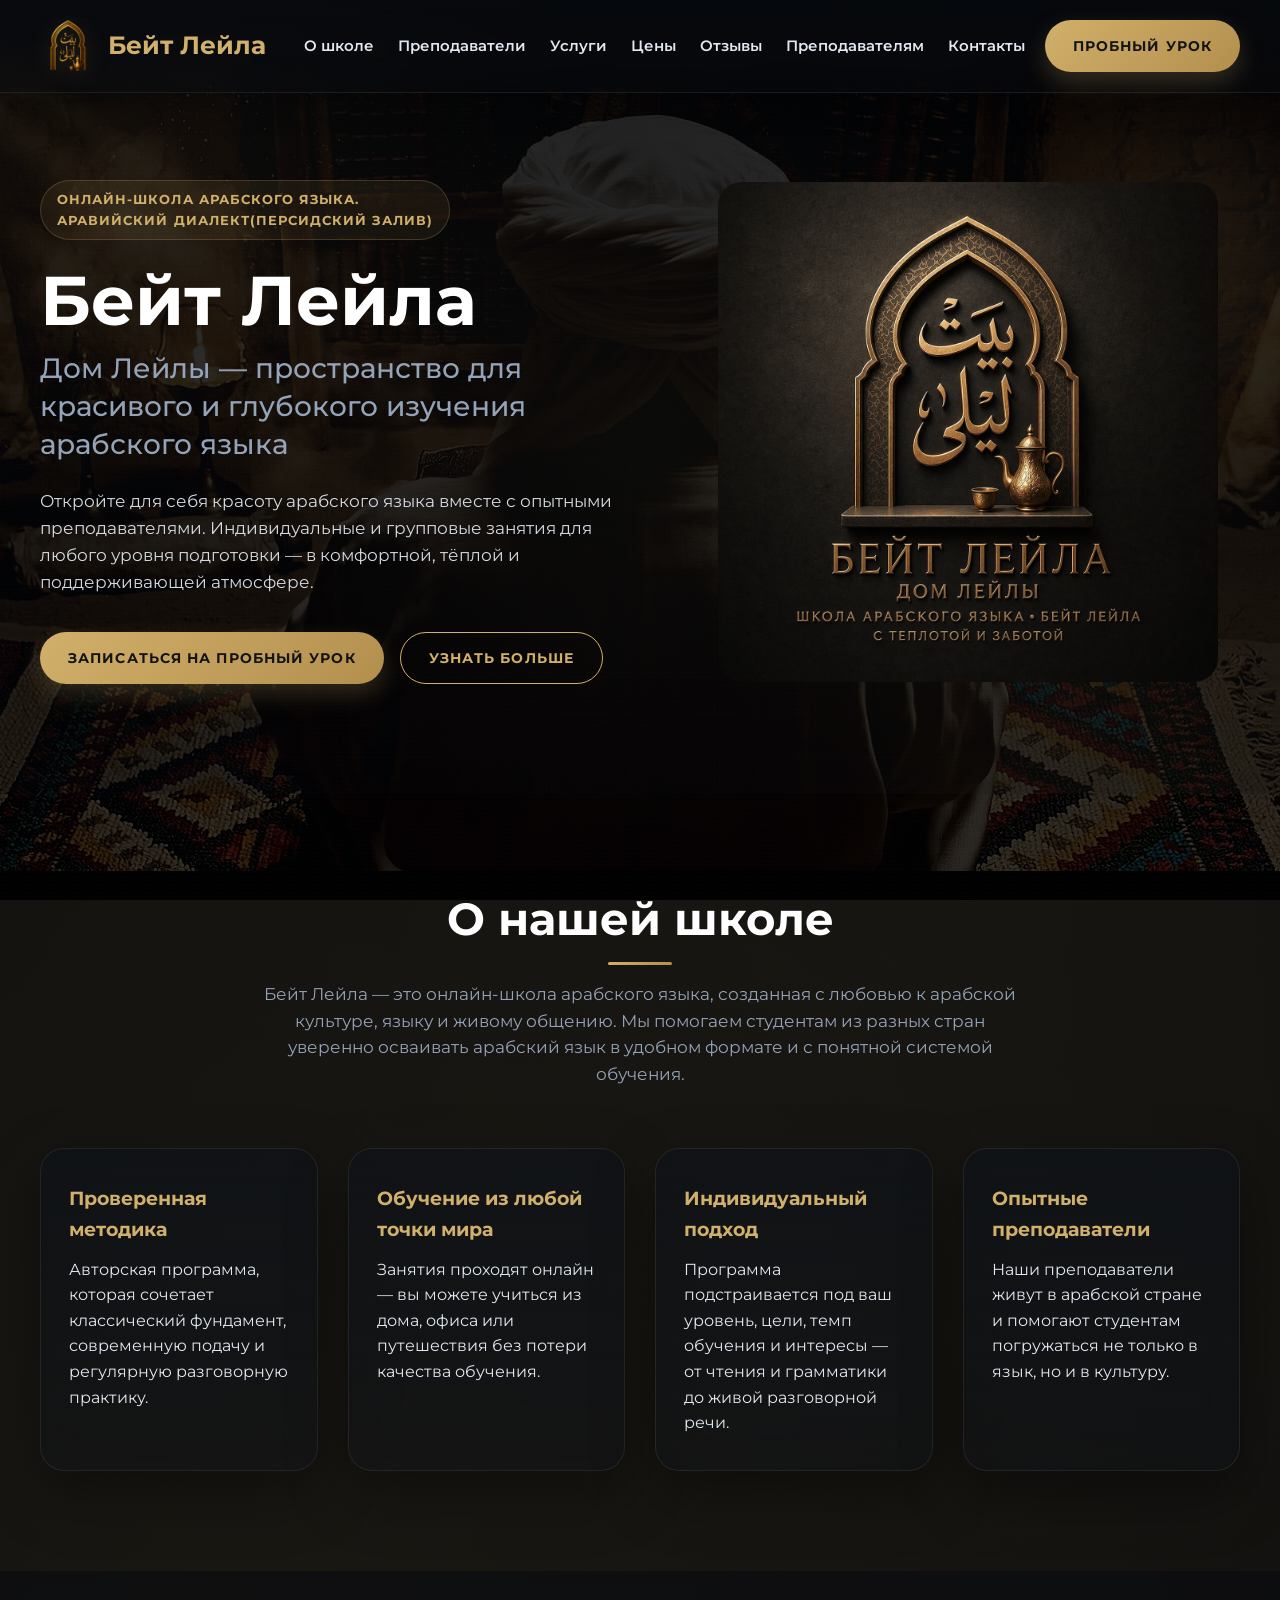
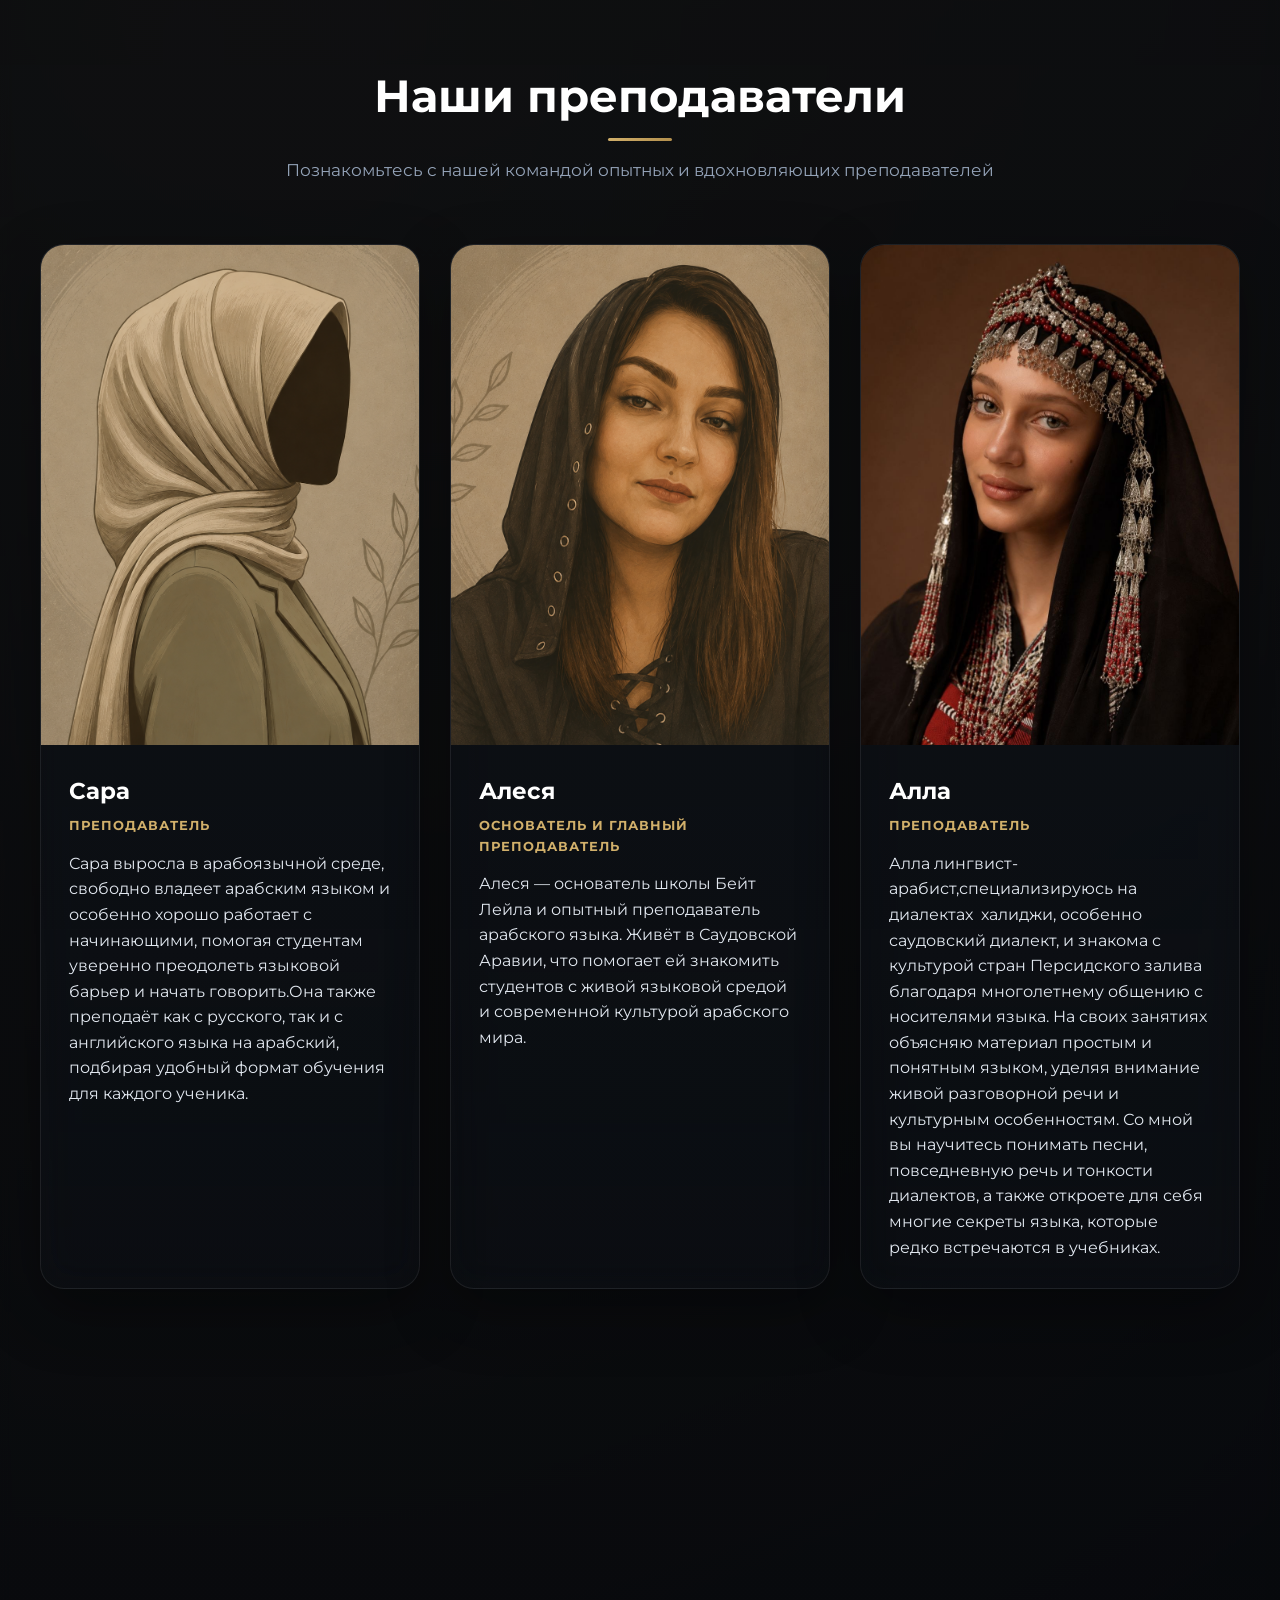
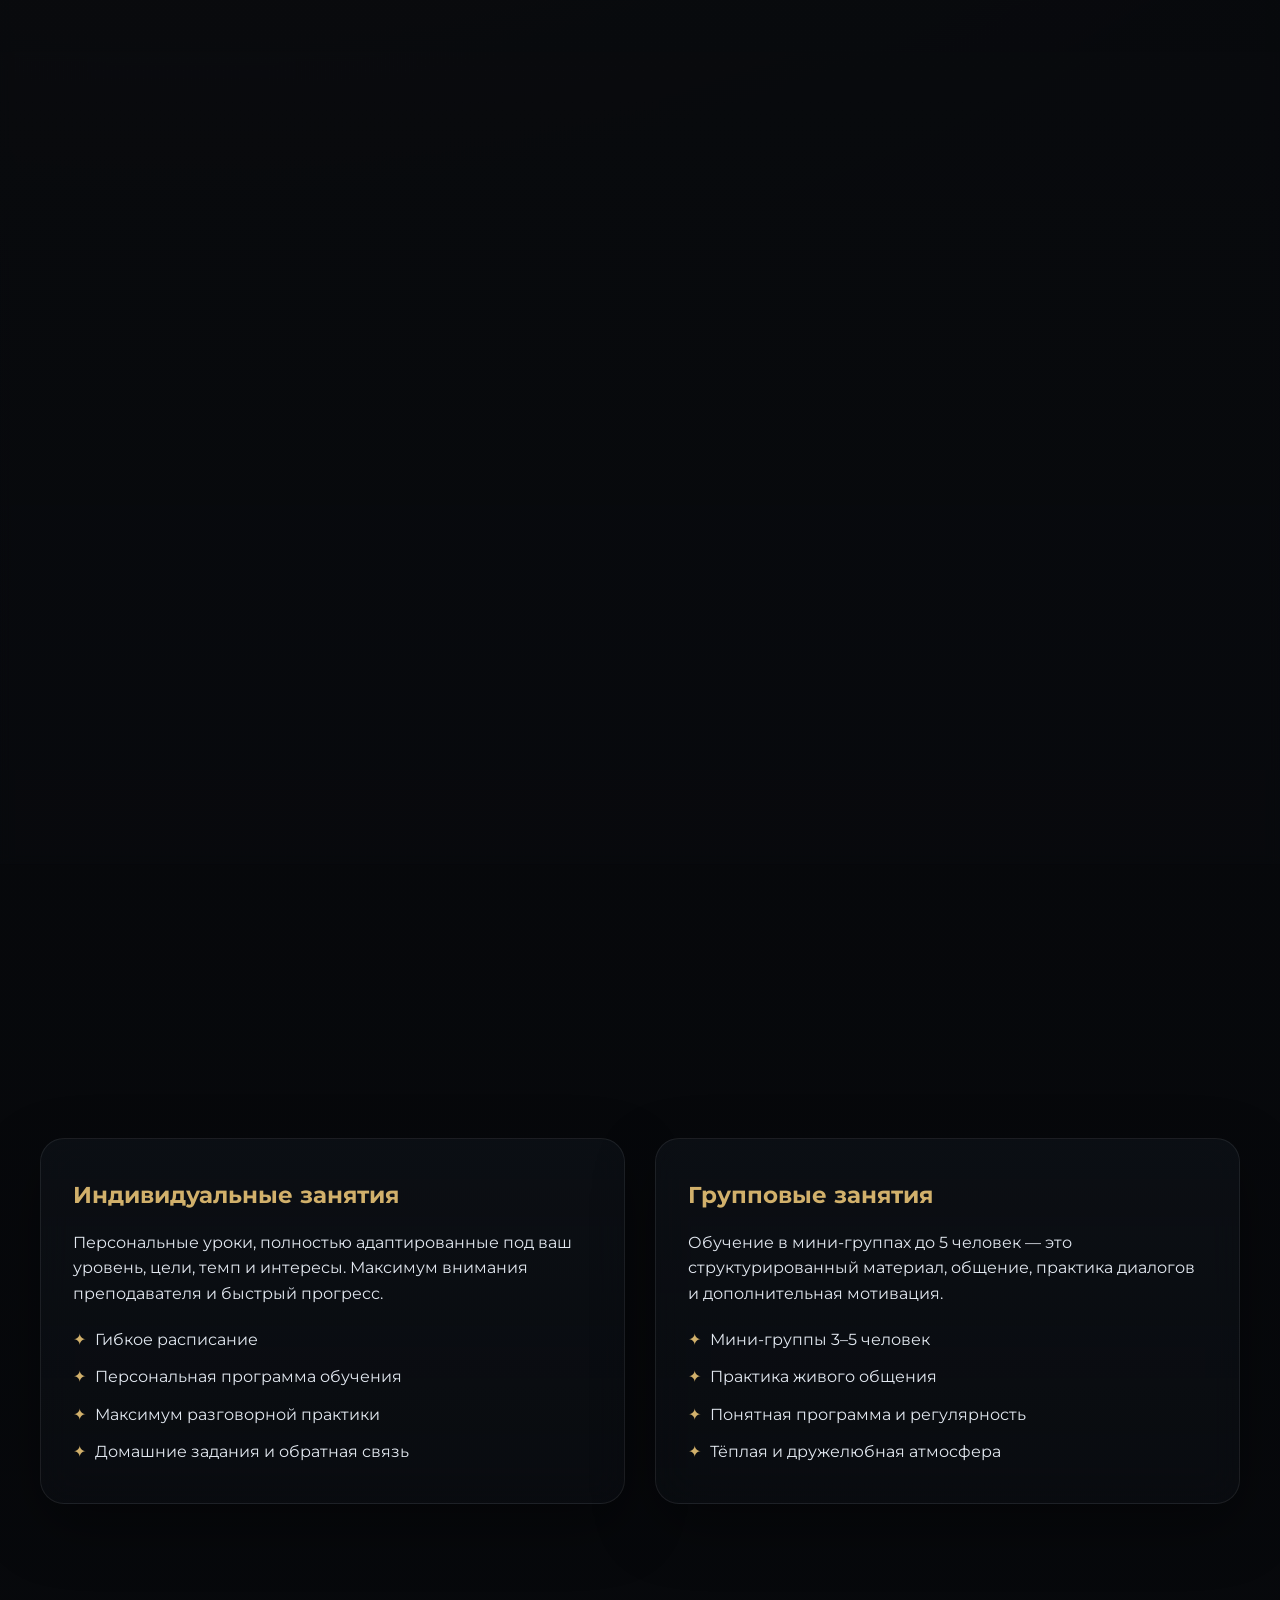
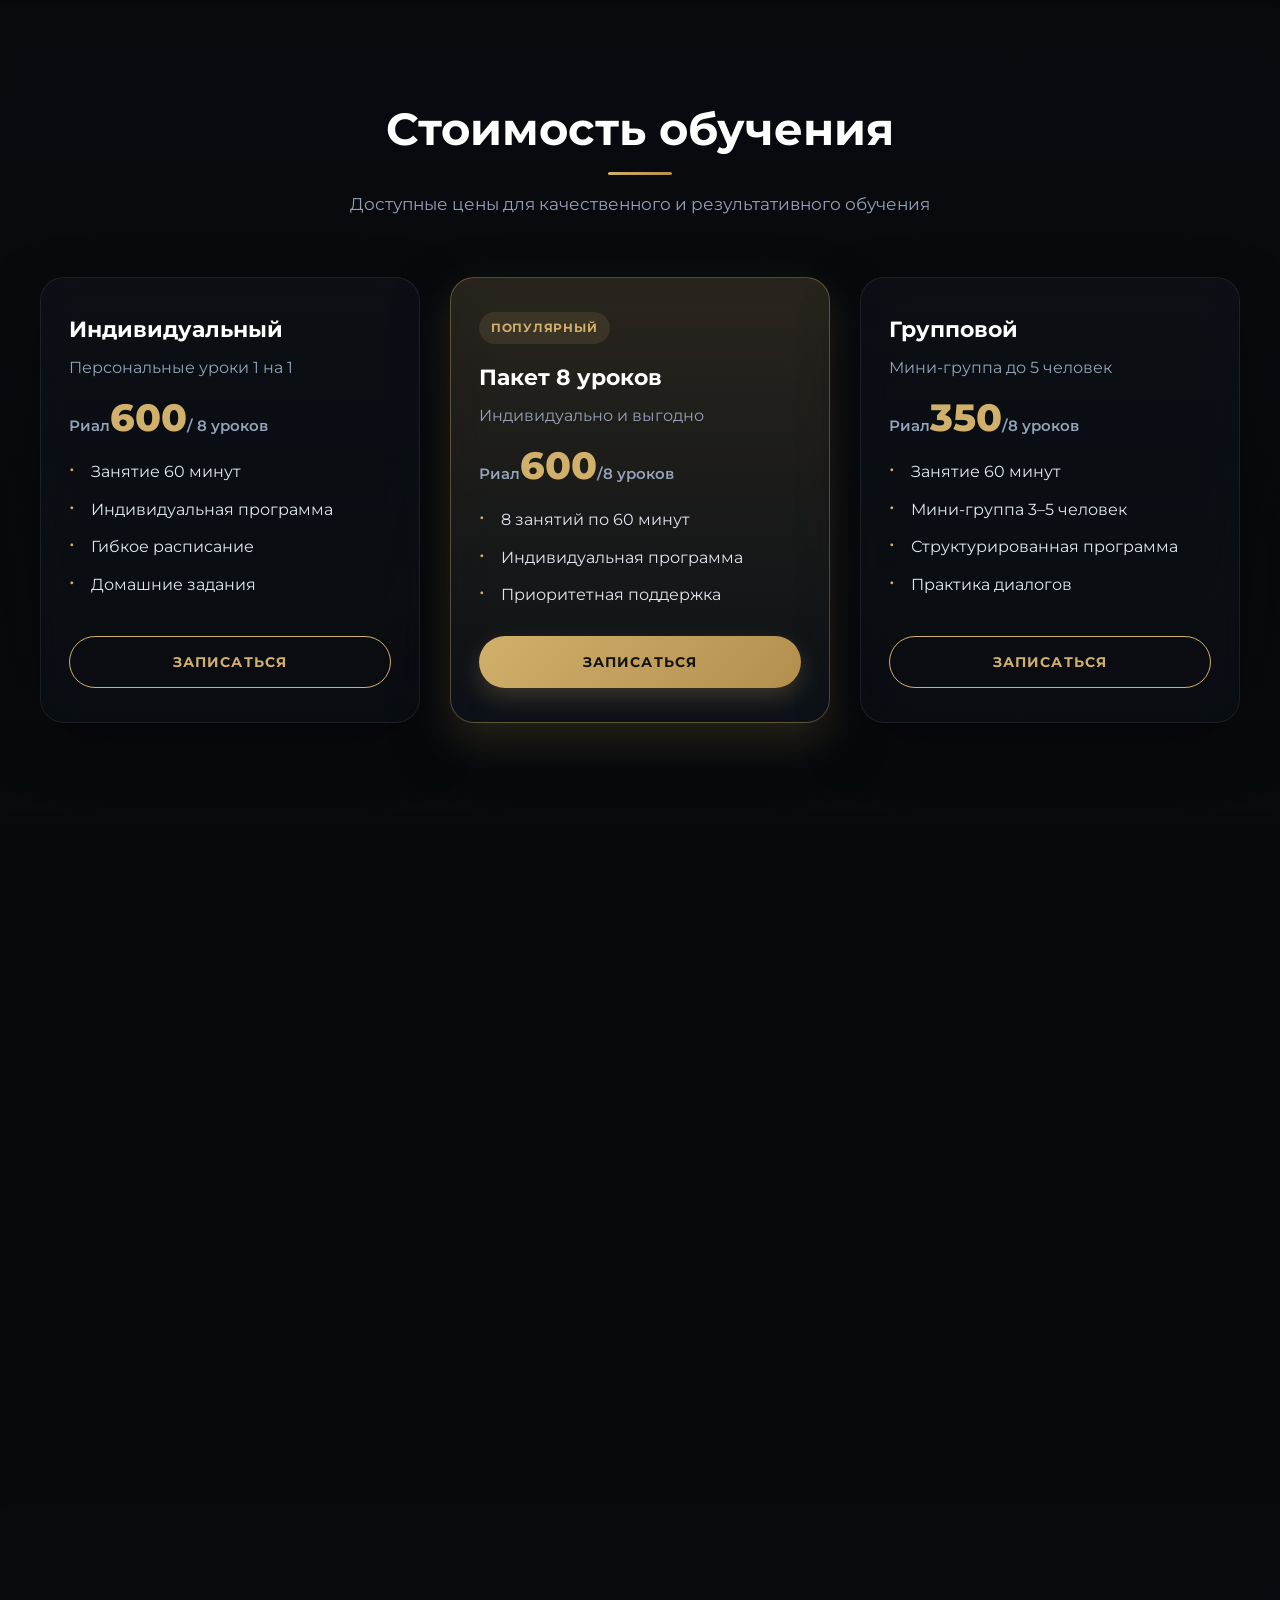
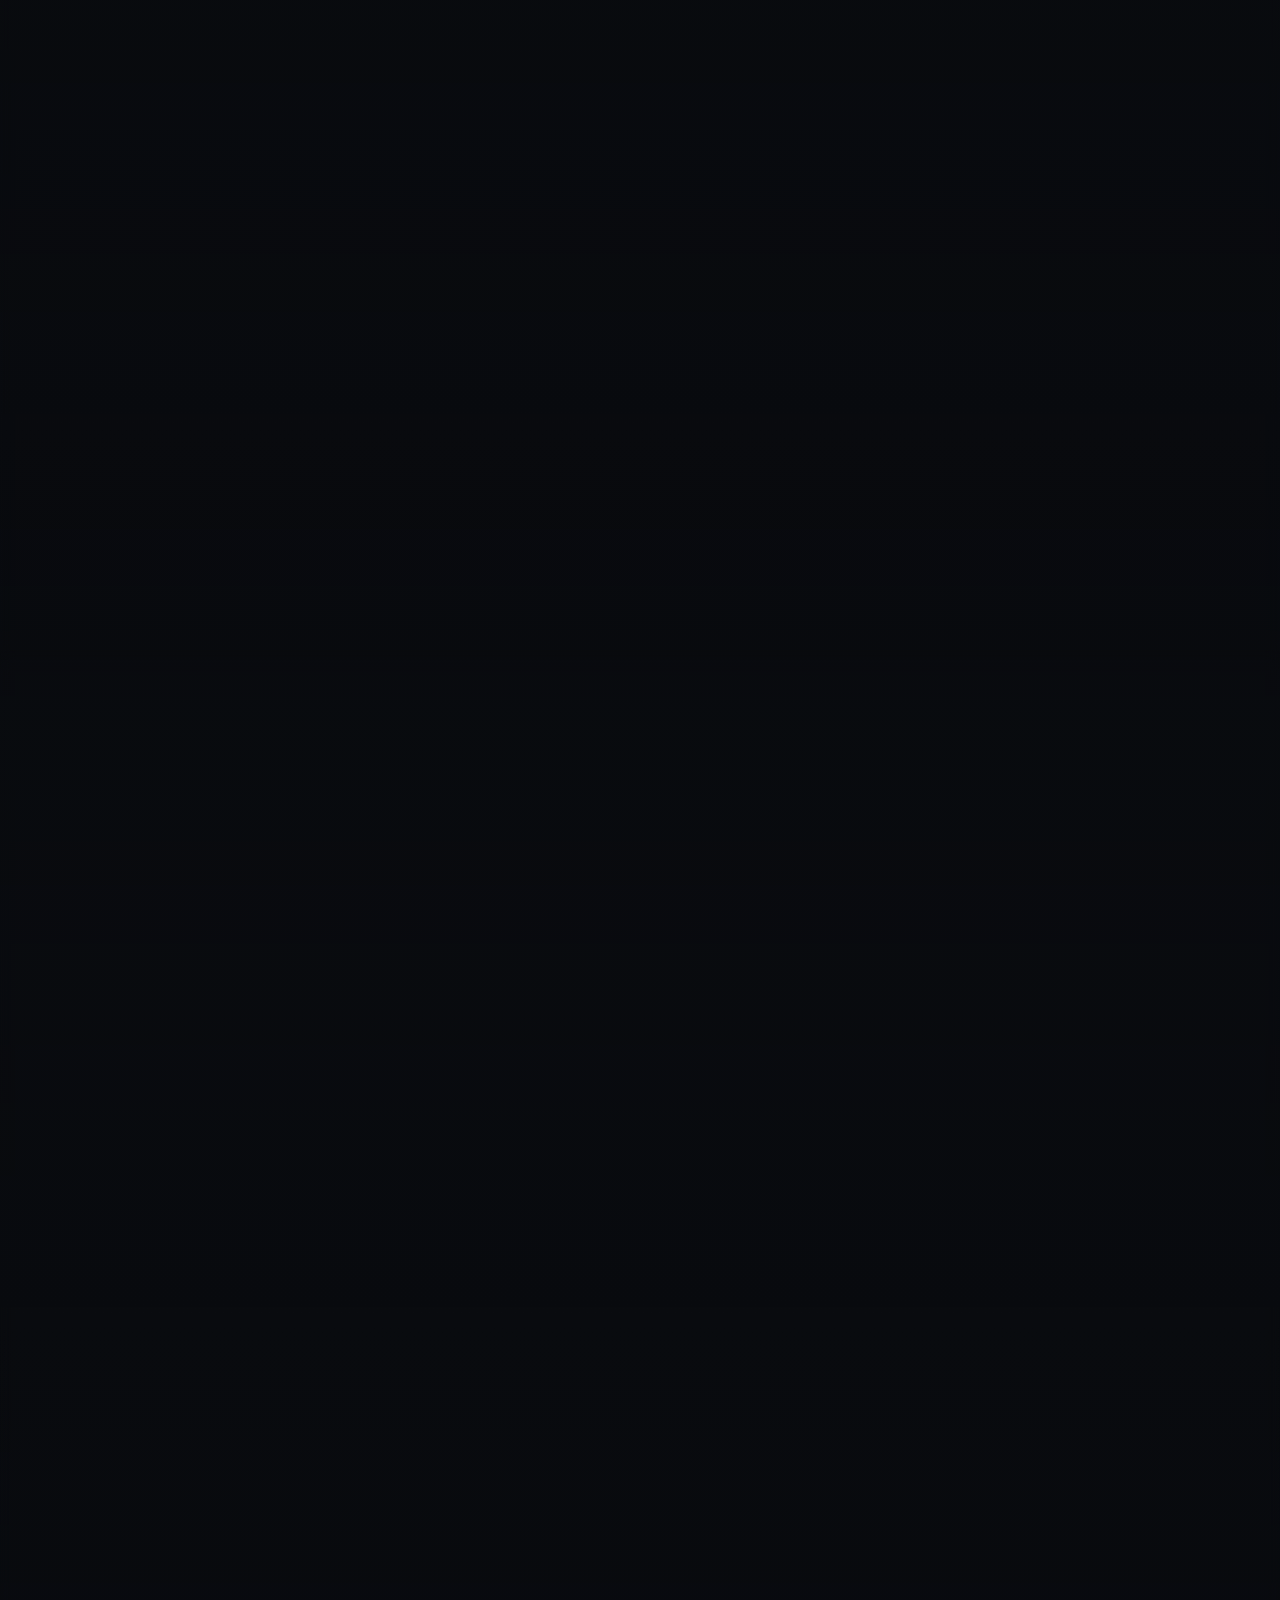
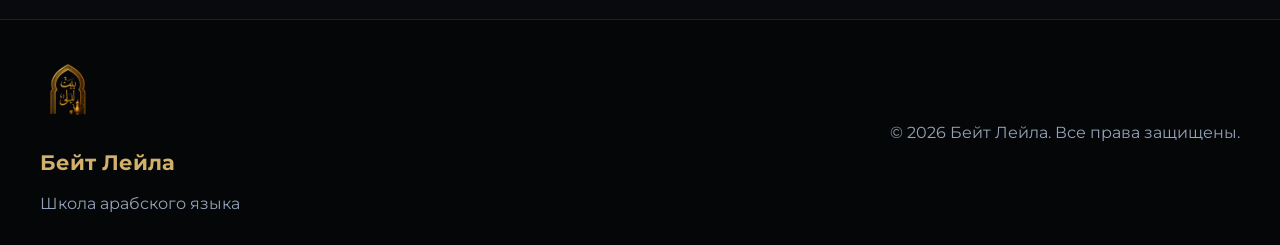
==== index.html @ 78a68c70 "Add files via upload" ====
<!DOCTYPE html>
<html lang="ru">
<head>
    <meta charset="UTF-8">
    <meta name="viewport" content="width=device-width, initial-scale=1.0">

    <meta property="og:title" content="Бейт Лейла — Онлайн школа арабского языка">
    <meta property="og:description" content="Изучение арабского языка онлайн с преподавателями из Саудовской Аравии">
    <meta property="og:image" content="https://schoolarabic.online/preview.jpg">
    <meta property="og:url" content="https://schoolarabic.online/">
    <meta property="og:type" content="website">

    <title>Бейт Лейла — Онлайн школа арабского языка</title>


    <!-- Google tag (gtag.js) -->
    <script async src="https://www.googletagmanager.com/gtag/js?id=G-LFBD9VR5N6"></script>
     <script>
        window.dataLayer = window.dataLayer || [];
        function gtag(){dataLayer.push(arguments);}
        gtag('js', new Date());

        gtag('config', 'G-LFBD9VR5N6');
     </script>


    <meta name="description" content="Онлайн школа арабского языка 
    (Аравийский диалект,Персидский залив) 
    Бейт Лейла. Индивидуальные и групповые занятия с опытными преподавателями. Школа саудовского диалекта.
    Курсы арабского разговорного онлайн.
    Саудовский диалект с нуля.
    Саудовский арабский через zoom.
    Арабский онлайн для детей.
    Репетитор арабского онлайн.
    Диалект Персидского Залива. 
    Школа Диалекта халиджи.
    Вакансия учителя арабского.
    Учитель диалекта стран Залива.
    Наджийский диалект онлайн.
    Школа диалекта КСА.
    Разговорный арабский для детей.">
    <link rel="preconnect" href="https://fonts.googleapis.com">
    <link rel="preconnect" href="https://fonts.gstatic.com" crossorigin>
    <link href="https://fonts.googleapis.com/css2?family=Montserrat:wght@400;500;600;700;800&display=swap" rel="stylesheet">
    <link rel="stylesheet" href="style.css">
    <link rel="icon" type="image/png" href="favicon.png">
    <link rel="canonical" href="https://schoolarabic.online/">
</head>


<body>
    <div class="page-video-background" aria-hidden="true">
        <video class="page-video" autoplay muted loop playsinline preload="metadata" poster="video_backgraund.png">
            <source src="video1.mp4" type="video/mp4">
        </video>
        <div class="page-video-overlay"></div>
        <div class="page-video-noise"></div>
    </div>

    <header class="navbar" id="top">
        <div class="container nav-container">
            <a href="#home" class="logo" aria-label="Перейти на главный экран">
                <img src="Logo17.png" alt="Логотип Бейт Лейла" class="logo-img">
                <strong>Бейт Лейла</strong>
            </a>

            <nav class="nav" aria-label="Основная навигация">
                <ul class="nav-links" id="site-nav">
                    <li><a href="#about">О школе</a></li>
                    <li><a href="#teachers">Преподаватели</a></li>
                    <li><a href="#services">Услуги</a></li>
                    <li><a href="#pricing">Цены</a></li>
                    <li><a href="#reviews">Отзывы</a></li>
                    <li><a href="#careers">Преподавателям</a></li>
                    <li><a href="#contact">Контакты</a></li>
                </ul>
            </nav>

            <a href="#contact" class="btn btn-primary nav-btn">Пробный урок</a>

            <button
                class="mobile-menu-btn"
                id="mobile-menu-btn"
                type="button"
                aria-label="Открыть меню"
                aria-expanded="false"
                aria-controls="site-nav"
            >
                <span></span>
                <span></span>
                <span></span>
            </button>
        </div>
    </header>

    <main>
        <section class="hero" id="home">

            <div class="container hero-container">

                <div class="hero-content reveal">
                    <span class="badge">Онлайн-школа арабского языка.<br> Аравийский диалект(персидский залив)</span>
                    <h1>Бейт Лейла</h1>
                    <h2>Дом Лейлы — пространство для красивого и глубокого изучения арабского языка</h2>
                    <p>
                    Откройте для себя красоту арабского языка вместе с опытными преподавателями.
                    Индивидуальные и групповые занятия для любого уровня подготовки — в комфортной,
                    тёплой и поддерживающей атмосфере.
                    </p>
                    <div class="hero-buttons">
                    <a href="#contact" class="btn btn-primary">Записаться на пробный урок</a>
                    <a href="#about" class="btn btn-outline">Узнать больше</a>
                    </div>
                </div>

                <div class="hero-image reveal">
                    <img
                    src="Logo15.png"
                    alt="Логотип"
                    >
                </div>

            </div>

        </section>

        <section class="about section-padding" id="about">
            <div class="container">
                <div class="section-heading reveal">
                    <h2 class="section-title">О нашей школе</h2>
                    <p class="section-subtitle">
                    Бейт Лейла — это онлайн-школа арабского языка, созданная с любовью к арабской культуре,
                    языку и живому общению. Мы помогаем студентам из разных стран уверенно осваивать арабский
                    язык в удобном формате и с понятной системой обучения.
                    </p>
                </div>

                <div class="features-grid">
                    <article class="feature-card reveal">
                    <h3>Проверенная методика</h3>
                    <p>
                    Авторская программа, которая сочетает классический фундамент,
                    современную подачу и регулярную разговорную практику.
                    </p>
                    </article>

                    <article class="feature-card reveal">
                    <h3>Обучение из любой точки мира</h3>
                    <p>
                    Занятия проходят онлайн — вы можете учиться из дома, офиса
                    или путешествия без потери качества обучения.
                    </p>
                    </article>

                    <article class="feature-card reveal">
                    <h3>Индивидуальный подход</h3>
                    <p>
                    Программа подстраивается под ваш уровень, цели, темп обучения
                    и интересы — от чтения и грамматики до живой разговорной речи.
                    </p>
                    </article>

                    <article class="feature-card reveal">
                    <h3>Опытные преподаватели</h3>
                    <p>
                    Наши преподаватели живут в арабской стране и помогают студентам
                    погружаться не только в язык, но и в культуру.
                    </p>
                    </article>
                </div>
            </div>
        </section>

        <section class="teachers section-padding bg-light" id="teachers">
            <div class="container">
                <div class="section-heading reveal">
                    <h2 class="section-title">Наши преподаватели</h2>
                    <p class="section-subtitle">
                    Познакомьтесь с нашей командой опытных и вдохновляющих преподавателей
                    </p>
                </div>

                <div class="teachers-grid">

                    <article class="teacher-card reveal">
                    <img
                    src="avatar.png"
                    alt="Сара — преподаватель арабского языка"
                    loading="lazy"
                    >
                    <div class="teacher-info">
                    <h3>Сара</h3>
                    <span>Преподаватель</span>
                    <p>
                    Сара выросла в арабоязычной среде, свободно владеет арабским языком
                    и особенно хорошо работает с начинающими, помогая студентам уверенно
                    преодолеть языковой барьер и начать говорить.Она также преподаёт как
                     с русского, так и с английского языка на арабский, подбирая удобный 
                     формат обучения для каждого ученика.
                    </p>
                    </div>
                    </article>

                    <article class="teacher-card reveal">
                    <img
                    src="avatar_alesia2.png"
                    alt="Алеся — основатель и главный преподаватель"
                    loading="lazy"
                    >
                    <div class="teacher-info">
                    <h3>Алеся</h3>
                    <span>Основатель и главный преподаватель</span>
                    <p>
                    Алеся — основатель школы Бейт Лейла и опытный преподаватель арабского языка.
                    Живёт в Саудовской Аравии, что помогает ей знакомить студентов с живой языковой
                    средой и современной культурой арабского мира.
                    </p>
                    </div>
                    </article>

                   <article class="teacher-card reveal">
                    <img
                    src="avatar_alla.jpg"
                    alt="Алла — преподаватель арабского языка"
                    loading="lazy"
                    >
                    <div class="teacher-info">
                    <h3>Алла</h3>
                    <span>Преподаватель</span>
                    <p>
                    Алла лингвист-арабист,специализируюсь на диалектах  халиджи, особенно саудовский диалект,
                     и знакома с культурой стран Персидского залива благодаря многолетнему общению с носителями
                      языка. На своих занятиях объясняю материал простым и понятным языком, уделяя внимание живой 
                      разговорной речи и культурным особенностям. Со мной вы научитесь понимать песни, повседневную
                       речь и тонкости диалектов, а также откроете для себя многие секреты языка, которые редко
                        встречаются в учебниках.
                    </p>
                    </div>
                    </article>

                     <article class="teacher-card reveal">
                    <img
                    src="avatar_veronika.jpg"
                    alt="Вероника — преподаватель арабского языка"
                    loading="lazy"
                    >
                    <div class="teacher-info">
                    <h3>Вероника</h3>
                    <span>Преподаватель</span>
                    <p>
                    Арабист Вероника Романовна.
                    Учится  на арабиста в университете им.Герцена в Санкт-Петербурге.​
                    Изучает методику преподавания арабского языка
                    Урок проводится на арабском языке.​
                    -С первого занятия вы научитесь говорить фразы по-арабски.​
                    Методика преподавания направлена на формирование коммуникативных компетенций обучающихся, то есть возможность и умение использовать язык как средство общения в реальных ситуациях.​
                    Погружение не только в язык, но и в культуру, традиции арабских стран.
                    </p>
                    </div>
                    </article>

                    <article class="teacher-card reveal">
                    <img
                    src="avatar.png"
                    alt="Елена — преподаватель арабского языка"
                    loading="lazy"
                    >
                    <div class="teacher-info">
                    <h3>Елена</h3>
                    <span>Преподаватель</span>
                    <p>
                    Елена работает с детьми от 6 до 15 лет, помогая им легко и с интересом освоить
                     арабские буквы и письмо. На её занятиях дети шаг за шагом учатся писать красиво 
                     и уверенно, формируя прочную основу языка.
                    </p>
                    </div>
                    </article>
                </div>
            </div>
        </section>

        <section class="services section-padding" id="services">
            <div class="container">
                <div class="section-heading reveal">
                    <h2 class="section-title">Наши услуги</h2>
                    <p class="section-subtitle">
                    Выберите формат, который подходит именно вам
                    </p>
                </div>

                <div class="services-grid">
                    <article class="service-card reveal">
                    <h3>Индивидуальные занятия</h3>
                    <p>
                    Персональные уроки, полностью адаптированные под ваш уровень, цели,
                    темп и интересы. Максимум внимания преподавателя и быстрый прогресс.
                    </p>
                    <ul class="service-list">
                    <li>Гибкое расписание</li>
                    <li>Персональная программа обучения</li>
                    <li>Максимум разговорной практики</li>
                    <li>Домашние задания и обратная связь</li>
                    </ul>
                    </article>

                    <article class="service-card reveal">
                    <h3>Групповые занятия</h3>
                    <p>
                    Обучение в мини-группах до 5 человек — это структурированный материал,
                    общение, практика диалогов и дополнительная мотивация.
                    </p>
                    <ul class="service-list">
                    <li>Мини-группы 3–5 человек</li>
                    <li>Практика живого общения</li>
                    <li>Понятная программа и регулярность</li>
                    <li>Тёплая и дружелюбная атмосфера</li>
                    </ul>
                    </article>
                </div>
            </div>
        </section>

        <section class="pricing section-padding bg-light" id="pricing">
            <div class="container">
                <div class="section-heading reveal">
                    <h2 class="section-title">Стоимость обучения</h2>
                    <p class="section-subtitle">
                    Доступные цены для качественного и результативного обучения
                    </p>
                </div>

                <div class="pricing-grid">
                    <article class="price-card reveal">
                    <h3>Индивидуальный</h3>
                    <p class="price-card-description">Персональные уроки 1 на 1</p>
                    <div class="price"><span>Риал</span>600<span>/ 8 уроков</span></div>
                    <ul class="price-list">
                    <li>Занятие 60 минут</li>
                    <li>Индивидуальная программа</li>
                    <li>Гибкое расписание</li>
                    <li>Домашние задания</li>
                    </ul>
                    <a href="#contact" class="btn btn-outline">Записаться</a>
                    </article>

                    <article class="price-card popular reveal">
                    <div class="badge-popular">Популярный</div>
                    <h3>Пакет 8 уроков</h3>
                    <p class="price-card-description">Индивидуально и выгодно</p>
                    <div class="price"><span>Риал</span>600<span>/8 уроков</span></div>
                    <ul class="price-list">
                    <li>8 занятий по 60 минут</li>
                    <li>Индивидуальная программа</li>
                    <li>Приоритетная поддержка</li>
                    </ul>
                    <a href="#contact" class="btn btn-primary">Записаться</a>
                    </article>

                    <article class="price-card reveal">
                    <h3>Групповой</h3>
                    <p class="price-card-description">Мини-группа до 5 человек</p>
                    <div class="price"><span>Риал</span>350<span>/8 уроков</span></div>
                    <ul class="price-list">
                    <li>Занятие 60 минут</li>
                    <li>Мини-группа 3–5 человек</li>
                    <li>Структурированная программа</li>
                    <li>Практика диалогов</li>
                    </ul>
                    <a href="#contact" class="btn btn-outline">Записаться</a>
                    </article>
                </div>
            </div>
        </section>

        <section class="reviews section-padding" id="reviews">
            <div class="container">
                <div class="section-heading reveal">
                    <h2 class="section-title">Отзывы наших студентов</h2>
                    <p class="section-subtitle">
                    Что говорят о занятиях в школе Бейт Лейла
                    </p>
                </div>

                <div class="reviews-grid">
                    <article class="review-card reveal">
                    <p>
                    “Прекрасная школа! Алеся — замечательный преподаватель, который умеет объяснить
                    сложные вещи простым языком. За полгода я значительно продвинулась.”
                    </p>
                    <h4>Мария К.</h4>
                    </article>

                    <article class="review-card reveal">
                    <p>
                    “Занимаюсь с Сарой индивидуально. Она очень терпеливая и внимательная.
                    Удобный формат онлайн-уроков позволяет заниматься из любого места.”
                    </p>
                    <h4>Дмитрий С.</h4>
                    </article>

                    <article class="review-card reveal">
                    <p>
                    “Групповые занятия в Бейт Лейла — это не только обучение, но и общение
                    с единомышленниками. Атмосфера на уроках очень тёплая и дружелюбная.”
                    </p>
                    <h4>Анна В.</h4>
                    </article>

                    <article class="review-card reveal">
                    <p>
                    “Начал учить арабский с нуля. Благодаря методике Алеси уже через 3 месяца
                    смог читать и понимать простые тексты. Рекомендую всем!”
                    </p>
                    <h4>Олег М.</h4>
                    </article>
                </div>
            </div>
        </section>

        <section class="join-team section-padding bg-light" id="careers">
            <div class="container">
                <div class="join-team-box reveal">
    <div class="join-team-content">
        <span class="badge">Для преподавателей</span>
        <h2 class="section-title section-title--left">Ищем преподавателей арабского языка</h2>
        <p class="join-team-text">
            Если вы любите арабский язык, умеете бережно и понятно объяснять материал
            и хотите работать в красивом образовательном проекте — будем рады познакомиться.
            Мы ищем преподавателей, которые ценят качество, уважение к студенту и живую практику.
        </p>

        <ul class="join-team-list">
            <li>гибкий онлайн-формат работы</li>
            <li>студенты из разных стран</li>
            <li>спокойная и уважительная атмосфера в команде</li>
            <li>возможность преподавать в проекте с сильной эстетикой и смыслом</li>
        </ul>
    </div>

    <aside class="join-team-card reveal">
        <h3>Кого мы ищем</h3>
        <p>
            Нам близки преподаватели, которые хорошо владеют арабским языком,
            любят обучение, умеют находить подход к студентам и хотят развиваться
            вместе с онлайн-школой Бейт Лейла.
        </p>
        <a href="#contact" class="btn btn-primary">Стать преподавателем</a>
    </aside>
</div>
            </div>
        </section>

        <section class="contact section-padding bg-light" id="contact">
            <div class="container contact-container">
                <div class="contact-form reveal">
                    <h2 class="section-title section-title--left">Запишитесь на пробный урок</h2>
                    <p class="contact-text">
                    Оставьте заявку, и мы свяжемся с вами для записи на бесплатный пробный урок.
                    </p>

                    <form id="leadForm" novalidate>
                    <div class="form-group">
                    <label class="sr-only" for="name">Имя</label>
                    <input id="name" name="name" type="text" placeholder="Имя *" required>
                    </div>

                    <div class="form-group">
                    <label class="sr-only" for="email">Email</label>
                    <input id="email" name="email" type="email" placeholder="Email *" required>
                    </div>

                    <div class="form-group">
                    <label class="sr-only" for="phone">Телефон / WhatsApp</label>
                    <input id="phone" name="phone" type="tel" placeholder="Телефон / WhatsApp *" required>
                    </div>

                    <div class="form-group">
                    <label class="sr-only" for="message">Сообщение</label>
                    <textarea id="message" name="message" rows="4" placeholder="Сообщение"></textarea>
                    </div>

                    <button type="submit" class="btn btn-primary form-btn">Отправить заявку</button>

                    <p class="form-terms">
                    Отправляя форму, вы соглашаетесь на обработку персональных данных.
                    </p>

                    <div class="form-status" id="form-status" aria-live="polite"></div>
                    </form>
                </div>

                <aside class="contact-info reveal">
                    <h3>Свяжитесь с нами</h3>

                    <div class="contact-links">
                    <a
                    href="https://wa.me/966559720139"
                    target="_blank"
                    rel="noopener noreferrer"
                    class="contact-link"
                    >
                    <span>📱</span>
                    <span>WhatsApp: +966 55 972 0139</span>
                    </a>

                    <a
                    href="https://t.me/+966559720139"
                    target="_blank"
                    rel="noopener noreferrer"
                    class="contact-link"
                    >
                    <span>✈️</span>
                    <span>Telegram: +966 55 972 0139</span>
                    </a>

                    <a
                    href="https://www.instagram.com/ksaarabic11/"
                    target="_blank"
                    rel="noopener noreferrer"
                    class="contact-link"
                    >
                    <span>📷</span>
                    <span>Instagram: @ksaarabic11</span>
                    </a>
                    </div>

                    <div class="gift-box">
                    <h3>🎁 Пробный урок</h3>
                    <p>
                    Бесплатный пробный урок — отличный способ познакомиться с преподавателем,
                    форматом занятий и нашей методикой обучения.
                    </p>
                    </div>
                </aside>
            </div>
        </section>
    </main>

    <footer>
        <div class="container footer-container">
            <div class="footer-logo">
                <img src="Logo17.png" alt="Логотип Бейт Лейла" class="logo-img">
                <h2>Бейт Лейла</h2>
                <p>Школа арабского языка</p>
            </div>

            <p>&copy; <span id="current-year">2026</span> Бейт Лейла. Все права защищены.</p>
        </div>
    </footer>

    <script src="script.js"></script>


    <!-- Уведомление о курсе -->
<div id="course-popup" class="cp-overlay">
    <div class="cp-box">
        <button class="cp-close" onclick="closeCoursePopup()">×</button>
        <div class="cp-badge">🎓 Новый поток</div>
        <h3 class="cp-title">Набор в группу арабского языка</h3>
        <p class="cp-desc">Изучайте язык с носителями из арабских стран в мини-группах до 5 человек.</p>
        <div class="cp-info">
            <div class="cp-row"><span>📅 Старт</span><span>15 июля</span></div>
            <div class="cp-row"><span>🕐 Время</span><span>Вт/Чт, 19:00</span></div>
            <div class="cp-row"><span>📍 Формат</span><span>Zoom</span></div>
        </div>
        <div class="cp-seats">🔥 Осталось всего 4 места</div>
        <a href="#contact" class="cp-btn" onclick="closeCoursePopup()">Записаться на пробный урок</a>
        <span class="cp-skip" onclick="closeCoursePopup()">Закрыть</span>
    </div>
</div>
    
</body>
</html>
---- style.css ----
:root {
    --bg-main: #0a0c10;
    --bg-section: #14181f;
    --bg-card: #1c212a;
    --bg-card-hover: #222934;

    --primary-color: #d1b06b;
    --primary-hover: #e6c98c;
    --gold-gradient: linear-gradient(135deg, #d1b06b 0%, #b38f4d 100%);

    --text-main: #e2e8f0;
    --text-muted: #94a3b8;
    --white: #ffffff;

    --border-color: rgba(209, 176, 107, 0.15);
    --border-strong: rgba(209, 176, 107, 0.32);
    --glass-bg: rgba(13, 17, 23, 0.56);
    --glass-bg-strong: rgba(10, 13, 18, 0.74);
    --glass-highlight: rgba(255, 255, 255, 0.08);
    --glass-blur: 18px;

    --shadow-card: 0 18px 45px rgba(0, 0, 0, 0.35);
    --shadow-gold: 0 10px 25px rgba(209, 176, 107, 0.22);
    --shadow-glass: 0 22px 60px rgba(0, 0, 0, 0.38);

    --radius-sm: 14px;
    --radius-md: 18px;
    --radius-lg: 24px;

    --container-width: 1200px;
    --nav-height: 92px;

    --transition: all 0.3s ease;
}

*,
*::before,
*::after {
    box-sizing: border-box;
}

html {
    scroll-behavior: smooth;
    scroll-padding-top: calc(var(--nav-height) + 12px);
}

body {
    margin: 0;
    position: relative;
    font-family: "Montserrat", sans-serif;
    background-color: var(--bg-main);
    background-image:
        radial-gradient(circle at 15% 20%, rgba(209, 176, 107, 0.08), transparent 28%),
        radial-gradient(circle at 80% 10%, rgba(209, 176, 107, 0.06), transparent 24%),
        linear-gradient(180deg, rgba(5, 6, 8, 0.98), rgba(8, 10, 14, 0.96));
    color: var(--text-main);
    line-height: 1.6;
    overflow-x: hidden;
}

body.menu-open {
    overflow: hidden;
}

main,
footer {
    position: relative;
    z-index: 1;
}

section {
    position: relative;
}

.page-video-background {
    position: fixed;
    inset: 0;
    z-index: 0;
    overflow: hidden;
    pointer-events: none;
    background: #050608;
}

.page-video {
    width: 100%;
    height: 100%;
    object-fit: cover;
    filter: saturate(0.78) brightness(0.28) contrast(1.1);
    transform: scale(1.04);
}

.page-video-overlay,
.page-video-noise {
    position: absolute;
    inset: 0;
}

.page-video-overlay {
    background:
        linear-gradient(180deg, rgba(4, 6, 10, 0.1) 0%, rgba(4, 6, 10, 0.2) 100%),
        radial-gradient(circle at center, rgba(209, 176, 107, 0.08), transparent 52%);
}

.page-video-noise {
    opacity: 0.07;
    background-image:
        linear-gradient(rgba(255, 255, 255, 0.08) 1px, transparent 1px),
        linear-gradient(90deg, rgba(255, 255, 255, 0.04) 1px, transparent 1px);
    background-size: 4px 4px, 6px 6px;
}

img {
    display: block;
    max-width: 100%;
}

a {
    color: inherit;
    text-decoration: none;
    transition: var(--transition);
}

button,
input,
textarea {
    font: inherit;
}

ul {
    margin: 0;
    padding: 0;
    list-style: none;
}

.container {
    width: min(100% - 40px, var(--container-width));
    margin: 0 auto;
}

.section-padding {
    padding: 100px 0;
}

.bg-light {
    background: linear-gradient(180deg, rgba(10, 12, 16, 0.68), rgba(10, 12, 16, 0.42));
    backdrop-filter: blur(6px);
    -webkit-backdrop-filter: blur(6px);
}

.section-heading {
    margin-bottom: 60px;
}

.section-title {
    margin: 0 0 16px;
    text-align: center;
    font-size: clamp(2rem, 4vw, 2.8rem);
    line-height: 1.15;
    color: var(--white);
}

.section-title::after {
    content: "";
    display: block;
    width: 64px;
    height: 3px;
    margin: 16px auto 0;
    border-radius: 999px;
    background: var(--gold-gradient);
}

.section-title--left {
    text-align: left;
}

.section-title--left::after {
    margin: 14px 0 0;
}

.section-subtitle {
    max-width: 760px;
    margin: 0 auto;
    text-align: center;
    color: var(--text-muted);
    font-size: 1.05rem;
}

.sr-only {
    position: absolute;
    width: 1px;
    height: 1px;
    padding: 0;
    margin: -1px;
    overflow: hidden;
    clip: rect(0, 0, 0, 0);
    border: 0;
}

.btn {
    position: relative;
    overflow: hidden;
    display: inline-flex;
    align-items: center;
    justify-content: center;
    min-height: 52px;
    padding: 14px 28px;
    border: none;
    border-radius: 999px;
    font-size: 0.86rem;
    font-weight: 700;
    letter-spacing: 0.08em;
    text-transform: uppercase;
    cursor: pointer;
    transition: var(--transition);
    text-align: center;
}

.btn:focus-visible,
input:focus-visible,
textarea:focus-visible,
a:focus-visible,
button:focus-visible {
    outline: 2px solid var(--primary-hover);
    outline-offset: 2px;
}

.btn-primary {
    color: #141414;
    background: var(--gold-gradient);
    box-shadow: var(--shadow-gold);
}

.btn-primary::before {
    content: "";
    position: absolute;
    top: 0;
    left: -120%;
    width: 55%;
    height: 100%;
    background: linear-gradient(
        120deg,
        transparent,
        rgba(255, 255, 255, 0.28),
        transparent
    );
    transform: skewX(-20deg);
    transition: left 0.8s ease;
}

.btn-primary:hover {
    transform: translateY(-2px);
    filter: brightness(1.04);
}

.btn-primary:hover::before {
    left: 160%;
}

.btn-outline {
    color: var(--primary-color);
    background: transparent;
    border: 1px solid var(--primary-color);
}

.btn-outline:hover {
    color: #141414;
    background: var(--gold-gradient);
    border-color: transparent;
    transform: translateY(-2px);
}

.navbar {
    position: fixed;
    inset: 0 0 auto;
    z-index: 1000;
    background: linear-gradient(180deg, rgba(8, 11, 16, 0.72), rgba(8, 11, 16, 0.5));
    backdrop-filter: blur(18px) saturate(120%);
    -webkit-backdrop-filter: blur(18px) saturate(120%);
    border-bottom: 1px solid rgba(255, 255, 255, 0.08);
    box-shadow: 0 10px 28px rgba(0, 0, 0, 0.26);
    transition: background 0.3s ease, border-color 0.3s ease, box-shadow 0.3s ease;
}

.nav-container {
    min-height: var(--nav-height);
    display: flex;
    align-items: center;
    justify-content: space-between;
    gap: 20px;
    transition: min-height 0.3s ease;
}

.logo {
    display: flex;
    align-items: center;
    gap: 12px;
    font-size: 1.55rem;
    font-weight: 800;
    color: var(--white);
    white-space: nowrap;
}

.logo strong {
    color: var(--primary-color);
}

.logo-img {
    height: 48px;
    width: auto;
    object-fit: contain;
}

.navbar .logo-img {
    height: 84px;
    width: auto;
    object-fit: contain;
    filter: drop-shadow(0 4px 10px rgba(209, 176, 107, 0.18));
    transition: transform 0.5s ease;
}

.logo:hover .logo-img {
    transform: scale(1.3);
}

.navbar.scrolled {
    background: rgba(10, 12, 16, 0.96);
    border-bottom-color: rgba(209, 176, 107, 0.28);
    box-shadow: 0 14px 30px rgba(0, 0, 0, 0.35);
}

.navbar.scrolled .nav-container {
    min-height: 80px;
}

.nav {
    margin-left: auto;
}

.nav-links {
    display: flex;
    align-items: center;
    gap: 24px;
}

.nav-links a {
    position: relative;
    font-size: 0.95rem;
    font-weight: 600;
    color: var(--text-main);
}

.nav-links a::after {
    content: "";
    position: absolute;
    left: 0;
    bottom: -8px;
    width: 100%;
    height: 2px;
    transform: scaleX(0);
    transform-origin: left;
    background: var(--gold-gradient);
    transition: var(--transition);
}

.nav-links a:hover,
.nav-links a.active {
    color: var(--primary-color);
}

.nav-links a:hover::after,
.nav-links a.active::after {
    transform: scaleX(1);
}

.nav-btn {
    flex-shrink: 0;
}

.mobile-menu-btn {
    display: none;
    width: 52px;
    height: 52px;
    padding: 0;
    background: transparent;
    border: 1px solid var(--border-color);
    border-radius: 14px;
    cursor: pointer;
    align-items: center;
    justify-content: center;
    flex-direction: column;
    gap: 5px;
    flex-shrink: 0;
}

.mobile-menu-btn span {
    display: block;
    width: 22px;
    height: 2px;
    border-radius: 999px;
    background: var(--white);
    transition: var(--transition);
}

.mobile-menu-btn.active span:nth-child(1) {
    transform: translateY(7px) rotate(45deg);
}

.mobile-menu-btn.active span:nth-child(2) {
    opacity: 0;
}

.mobile-menu-btn.active span:nth-child(3) {
    transform: translateY(-7px) rotate(-45deg);
}

.hero {
    position: relative;
    padding: 180px 0 110px;
    background:
        linear-gradient(180deg, rgba(7, 9, 13, 0.42), rgba(7, 9, 13, 0.24)),
        radial-gradient(circle at 10% 15%, rgba(209, 176, 107, 0.08) 0%, transparent 32%),
        radial-gradient(circle at 85% 80%, rgba(209, 176, 107, 0.06) 0%, transparent 30%);
    overflow: hidden;
}

.hero::before {
    content: "";
    position: absolute;
    inset: 0;
    opacity: 0.2;
    background-image:
        linear-gradient(rgba(209, 176, 107, 0.04) 1px, transparent 1px),
        linear-gradient(90deg, rgba(209, 176, 107, 0.04) 1px, transparent 1px);
    background-size: 42px 42px;
    pointer-events: none;
}

.hero::after {
    content: "";
    position: absolute;
    top: 60px;
    right: -120px;
    width: 420px;
    height: 420px;
    border-radius: 50%;
    background: radial-gradient(circle, rgba(209, 176, 107, 0.12), transparent 68%);
    filter: blur(28px);
    pointer-events: none;
    animation: heroGlow 8s ease-in-out infinite;
}

.hero-container {
    position: relative;
    z-index: 1;
    display: grid;
    grid-template-columns: 1.05fr 0.95fr;
    align-items: center;
    gap: 56px;
}

.hero-content {
    position: relative;
    padding: 0;
    border: none;
    border-radius: 0;
    background: transparent;
    backdrop-filter: none;
    -webkit-backdrop-filter: none;
    box-shadow: none;
}

.hero-image {
    position: relative;
    display: flex;
    justify-content: center;
    padding: 0;
    border-radius: 0;
    background: transparent;
    border: none;
    backdrop-filter: none;
    -webkit-backdrop-filter: none;
    box-shadow: none;
}

.hero-image::after {
    display: none;
}

.hero-image img {
    width: min(100%, 500px);
    border-radius: 24px;
    border: none;
    box-shadow: none;
    animation: floatLogo 6s ease-in-out infinite;
    filter: none;
}

.badge {
    display: inline-flex;
    align-items: center;
    padding: 8px 16px;
    margin-bottom: 24px;
    border: 1px solid rgba(209, 176, 107, 0.22);
    border-radius: 999px;
    background: rgba(209, 176, 107, 0.08);
    color: var(--primary-color);
    font-size: 0.82rem;
    font-weight: 700;
    letter-spacing: 0.08em;
    text-transform: uppercase;
}

.hero h1 {
    margin: 0 0 14px;
    font-size: clamp(2.6rem, 7vw, 4.3rem);
    line-height: 1.05;
    color: var(--white);
}

.hero h2 {
    margin: 0 0 24px;
    font-size: clamp(1.15rem, 3vw, 1.75rem);
    font-weight: 500;
    color: var(--text-muted);
    line-height: 1.35;
}

.hero p {
    max-width: 640px;
    margin: 0 0 36px;
    color: var(--text-main);
    font-size: 1.06rem;
    opacity: 0.94;
}

.hero-buttons {
    display: flex;
    flex-wrap: wrap;
    gap: 16px;
}

.features-grid,
.teachers-grid,
.services-grid,
.pricing-grid,
.reviews-grid {
    display: grid;
    gap: 30px;
}

.features-grid {
    grid-template-columns: repeat(auto-fit, minmax(240px, 1fr));
}

.teachers-grid {
    grid-template-columns: repeat(auto-fit, minmax(320px, 1fr));
}

.services-grid {
    grid-template-columns: repeat(auto-fit, minmax(320px, 1fr));
}

.pricing-grid {
    grid-template-columns: repeat(auto-fit, minmax(260px, 1fr));
    align-items: stretch;
}

.reviews-grid {
    grid-template-columns: repeat(auto-fit, minmax(240px, 1fr));
}

.feature-card,
.teacher-card,
.service-card,
.price-card,
.review-card,
.contact-form,
.contact-info {
    position: relative;
    overflow: hidden;
    background: linear-gradient(180deg, rgba(14, 18, 24, 0.7), rgba(14, 18, 24, 0.4));
    border: 1px solid rgba(255, 255, 255, 0.08);
    border-radius: var(--radius-lg);
    backdrop-filter: blur(var(--glass-blur));
    -webkit-backdrop-filter: blur(var(--glass-blur));
    box-shadow: var(--shadow-glass);
    transition: var(--transition);
}

.feature-card:hover,
.teacher-card:hover,
.service-card:hover,
.price-card:hover,
.review-card:hover,
.contact-form:hover,
.contact-info:hover {
    transform: translateY(-4px);
    border-color: var(--border-strong);
    box-shadow: 0 26px 64px rgba(0, 0, 0, 0.42);
}

.feature-card::before,
.service-card::before,
.price-card::before,
.review-card::before,
.teacher-card::before {
    content: "";
    position: absolute;
    top: 0;
    left: 24px;
    right: 24px;
    height: 1px;
    background: linear-gradient(
        90deg,
        transparent,
        rgba(209, 176, 107, 0.7),
        transparent
    );
    opacity: 0;
    transition: opacity 0.3s ease;
}

.feature-card:hover::before,
.service-card:hover::before,
.price-card:hover::before,
.review-card:hover::before,
.teacher-card:hover::before {
    opacity: 1;
}

.feature-card {
    padding: 34px 28px;
}

.feature-card h3 {
    margin: 0 0 12px;
    color: var(--primary-color);
    font-size: 1.2rem;
}

.feature-card p {
    margin: 0;
    color: var(--text-main);
}

.teacher-card {
    overflow: hidden;
}

.teacher-card img {
    width: 100%;
    height: 500px;
    object-fit: cover;
}

.teacher-info {
    padding: 28px;
}

.teacher-info h3 {
    margin: 0 0 6px;
    color: var(--white);
    font-size: 1.45rem;
}

.teacher-info span {
    display: block;
    margin-bottom: 14px;
    color: var(--primary-color);
    font-size: 0.8rem;
    font-weight: 700;
    letter-spacing: 0.08em;
    text-transform: uppercase;
}

.teacher-info p {
    margin: 0;
    color: var(--text-main);
}

.service-card {
    padding: 38px 32px;
}

.service-card h3 {
    margin: 0 0 16px;
    color: var(--primary-color);
    font-size: 1.45rem;
}

.service-card p {
    margin: 0 0 20px;
    color: var(--text-main);
}

.service-list {
    display: grid;
    gap: 12px;
}

.service-list li {
    position: relative;
    padding-left: 22px;
    color: var(--text-main);
}

.service-list li::before {
    content: "✦";
    position: absolute;
    left: 0;
    color: var(--primary-color);
}

.price-card {
    position: relative;
    display: flex;
    flex-direction: column;
    padding: 34px 28px;
}

.price-card.popular {
    background: linear-gradient(180deg, rgba(209, 176, 107, 0.16), rgba(15, 20, 27, 0.72));
    border: 1px solid rgba(209, 176, 107, 0.36);
    box-shadow: 0 18px 38px rgba(209, 176, 107, 0.16), var(--shadow-glass);
    transform: scale(1.02);
}

.price-card h3 {
    margin: 0 0 8px;
    color: var(--white);
    font-size: 1.35rem;
}

.price-card-description {
    margin: 0 0 18px;
    color: var(--text-muted);
}

.badge-popular {
    align-self: flex-start;
    margin-bottom: 16px;
    padding: 6px 12px;
    border-radius: 999px;
    background: rgba(209, 176, 107, 0.12);
    color: var(--primary-color);
    font-size: 0.78rem;
    font-weight: 700;
    letter-spacing: 0.06em;
    text-transform: uppercase;
}

.price {
    margin-bottom: 22px;
    color: var(--primary-color);
    font-size: 2.4rem;
    font-weight: 800;
    line-height: 1;
}

.price span {
    font-size: 0.95rem;
    font-weight: 600;
    color: var(--text-muted);
}

.price-list {
    display: grid;
    gap: 12px;
    margin-bottom: 28px;
}

.price-list li {
    position: relative;
    padding-left: 22px;
    color: var(--text-main);
}

.price-list li::before {
    content: "•";
    position: absolute;
    left: 0;
    color: var(--primary-color);
    font-size: 1.2rem;
    line-height: 1;
}

.price-card .btn {
    margin-top: auto;
}

.review-card {
    padding: 30px 26px;
}

.review-card::after {
    content: "“";
    position: absolute;
    top: 10px;
    right: 18px;
    font-size: 56px;
    line-height: 1;
    color: rgba(209, 176, 107, 0.12);
    font-family: Georgia, serif;
}

.review-card p {
    margin: 0 0 18px;
    color: var(--text-main);
    font-style: italic;
}

.review-card h4 {
    margin: 0;
    color: var(--primary-color);
    font-size: 1rem;
}

.join-team-box {
    display: grid;
    grid-template-columns: minmax(0, 1.2fr) minmax(280px, 0.8fr);
    gap: 32px;
    align-items: stretch;
    padding: 40px;
    background: linear-gradient(180deg, rgba(209, 176, 107, 0.05), rgba(28, 33, 42, 0.92));
    border: 1px solid var(--border-color);
    border-radius: var(--radius-lg);
    box-shadow: var(--shadow-card);
}

.join-team-content {
    display: flex;
    flex-direction: column;
    align-items: flex-start;
}

.join-team-text {
    margin: 0 0 24px;
    max-width: 720px;
    color: var(--text-muted);
    font-size: 1.02rem;
}

.join-team-list {
    display: grid;
    gap: 14px;
}

.join-team-list li {
    position: relative;
    padding-left: 22px;
    color: var(--text-main);
}

.join-team-list li::before {
    content: "✦";
    position: absolute;
    left: 0;
    color: var(--primary-color);
}

.join-team-card {
    padding: 30px 28px;
    background: rgba(255, 255, 255, 0.02);
    border: 1px solid var(--border-color);
    border-radius: var(--radius-md);
    display: flex;
    flex-direction: column;
    justify-content: center;
    transition: var(--transition);
}

.join-team-card:hover {
    transform: translateY(-4px);
    border-color: var(--border-strong);
    box-shadow: var(--shadow-card);
}

.join-team-card h3 {
    margin: 0 0 14px;
    color: var(--white);
    font-size: 1.3rem;
}

.join-team-card p {
    margin: 0 0 22px;
    color: var(--text-muted);
}

.join-team-card .btn {
    align-self: flex-start;
}

.contact-container {
    display: grid;
    grid-template-columns: minmax(0, 1.15fr) minmax(320px, 0.85fr);
    gap: 34px;
    align-items: start;
}

.contact-form,
.contact-info {
    padding: 34px;
}

.contact-text {
    margin: 0 0 24px;
    color: var(--text-muted);
}

.form-group + .form-group {
    margin-top: 16px;
}

.form-group input,
.form-group textarea {
    width: 100%;
    padding: 16px 18px;
    border-radius: 16px;
    border: 1px solid rgba(255, 255, 255, 0.08);
    background: rgba(0, 0, 0, 0.2);
    color: var(--white);
    transition: var(--transition);
    font-size: 16px !important;
}

.form-group input::placeholder,
.form-group textarea::placeholder {
    color: #8b99ad;
}

.form-group textarea {
    min-height: 130px;
    resize: vertical;
}

.form-group input:focus,
.form-group textarea:focus {
    border-color: var(--primary-color);
    background: rgba(0, 0, 0, 0.3);
}

.form-btn {
    width: 100%;
    margin-top: 18px;
    position: relative;
    z-index: 10;
}

.form-btn:disabled {
    opacity: 0.8;
    cursor: not-allowed;
    transform: none;
}

.form-terms {
    margin: 14px 0 0;
    color: var(--text-muted);
    font-size: 0.9rem;
}

.form-status {
    display: none;
    margin-top: 16px;
    padding: 14px 16px;
    border-radius: 14px;
    background: rgba(11, 102, 74, 0.18);
    border: 1px solid rgba(66, 179, 131, 0.35);
    color: #b8f5dc;
    font-size: 0.95rem;
}

.form-status.show {
    display: block;
}

.contact-info h3 {
    margin: 0 0 20px;
    color: var(--white);
    font-size: 1.45rem;
}

.contact-links {
    display: grid;
    gap: 14px;
}

.contact-link {
    display: flex;
    align-items: center;
    gap: 12px;
    padding: 16px 18px;
    border-radius: 16px;
    background: rgba(255, 255, 255, 0.02);
    border: 1px solid transparent;
    color: var(--text-main);
}

.contact-link:hover {
    color: var(--white);
    border-color: var(--border-strong);
    background: rgba(255, 255, 255, 0.04);
}

.gift-box {
    margin-top: 24px;
    padding: 22px;
    border-radius: var(--radius-md);
    background: rgba(209, 176, 107, 0.06);
    border: 1px solid rgba(209, 176, 107, 0.2);
}

.gift-box h3 {
    margin: 0 0 10px;
    color: var(--primary-color);
    font-size: 1.2rem;
}

.gift-box p {
    margin: 0;
    color: var(--text-main);
}

footer {
    background: #050608;
    border-top: 1px solid var(--border-color);
}

.footer-container {
    display: flex;
    justify-content: space-between;
    align-items: center;
    gap: 24px;
    padding: 28px 0;
    flex-wrap: wrap;
}

.footer-logo {
    display: flex;
    flex-direction: column;
    align-items: flex-start;
    gap: 6px;
}

.footer-logo h2 {
    margin: 0 0 6px;
    color: var(--primary-color);
    font-size: 1.3rem;
}

.footer-logo .logo-img {
    height: 84px;
    width: auto;
    margin-bottom: 8px;
}

.footer-logo p,
.footer-container > p {
    margin: 0;
    color: var(--text-muted);
}

.reveal {
    opacity: 0;
    transform: translateY(32px) scale(0.985);
    transition: opacity 0.8s ease, transform 0.8s ease;
}

.reveal.active {
    opacity: 1;
    transform: translateY(0) scale(1);
}

@keyframes floatLogo {
    0%, 100% {
        transform: translateY(0);
    }
    50% {
        transform: translateY(-10px);
    }
}

@keyframes heroGlow {
    0%, 100% {
        transform: scale(1);
        opacity: 0.7;
    }
    50% {
        transform: scale(1.08);
        opacity: 1;
    }
}

@media (max-width: 1100px) {
    .nav-links {
        gap: 18px;
    }

    .hero-container {
        grid-template-columns: 1fr;
        text-align: center;
    }

    .hero p {
        margin-left: auto;
        margin-right: auto;
    }

    .hero-buttons {
        justify-content: center;
    }

    .hero-image {
        order: -1;
    }

    .contact-container {
        grid-template-columns: 1fr;
    }
}

@media (max-width: 768px) {
    :root {
        --nav-height: 82px;
    }

    .section-padding {
        padding: 80px 0;
    }

    .nav {
        position: absolute;
        top: calc(100% + 10px);
        left: 20px;
        right: 20px;
    }

    .nav-links {
        flex-direction: column;
        align-items: stretch;
        gap: 6px;
        padding: 12px;
        border-radius: 18px;
        background: rgba(28, 33, 42, 0.98);
        border: 1px solid var(--border-color);
        box-shadow: var(--shadow-card);
        opacity: 0;
        visibility: hidden;
        pointer-events: none;
        transform: translateY(-10px);
    }

    .nav-links.active {
        opacity: 1;
        visibility: visible;
        pointer-events: auto;
        transform: translateY(0);
    }

    .nav-links a {
        display: block;
        padding: 10px 12px;
        border-radius: 12px;
    }

    .nav-links a::after {
        display: none;
    }

    .nav-links a:hover,
    .nav-links a.active {
        background: rgba(209, 176, 107, 0.08);
    }

    .nav-btn {
        display: none;
    }

    .mobile-menu-btn {
        display: inline-flex;
    }

    .hero {
        padding: 145px 0 80px;
    }

    .hero-buttons {
        flex-direction: column;
    }

    .hero-buttons .btn {
        width: 100%;
    }

    .teacher-card img {
        height: 320px;
    }

    .price-card.popular {
        transform: none;
    }

    .contact-form,
    .contact-info {
        padding: 28px 22px;
    }

    .footer-container {
        flex-direction: column;
        align-items: flex-start;
    }

    .join-team-box {
        grid-template-columns: 1fr;
        padding: 28px 22px;
    }

    .join-team-card {
        padding: 24px 22px;
    }

    .join-team-card .btn {
        width: 100%;
    }
}

@media (max-width: 560px) {
    .container {
        width: min(100% - 28px, var(--container-width));
    }

    .section-heading {
        margin-bottom: 42px;
    }

    .feature-card,
    .service-card,
    .price-card,
    .review-card {
        padding: 24px 20px;
    }

    .teacher-info {
        padding: 22px 20px;
    }

    .teacher-card img {
        height: 280px;
    }

    .hero h1 {
        font-size: 2.5rem;
    }

    .hero h2 {
        font-size: 1.12rem;
    }

    .badge {
        font-size: 0.75rem;
    }
}

@media (hover: none) {
    .btn:hover,
    .btn-primary:hover,
    .btn-outline:hover,
    .form-btn:hover {
        transform: none !important; /* Убираем сдвиг при первом тапе */
        filter: none !important;
    }
    
    /* Добавляем физическое "вдавливание" только в момент самого касания */
    .btn:active,
    .form-btn:active {
        transform: scale(0.96) !important;
        transition: transform 0.1s ease;
    }
}

@media (prefers-reduced-motion: reduce) {
    html {
        scroll-behavior: auto;
    }

    *,
    *::before,
    *::after {
        animation: none !important;
        transition: none !important;
    }

    .reveal {
        opacity: 1;
        transform: none;
    }
}


/* Стили всплывающего уведомления */
.cp-overlay {
    position: fixed;
    inset: 0;
    background: rgba(5, 6, 8, 0.85);
    backdrop-filter: blur(8px);
    -webkit-backdrop-filter: blur(8px);
    display: none;
    align-items: center;
    justify-content: center;
    z-index: 9999;
}
.cp-overlay.active { display: flex; }

.cp-box {
    position: relative;
    background: #0d1117;
    border: 1px solid var(--border-strong);
    border-radius: var(--radius-lg);
    padding: 38px 30px 28px;
    max-width: 420px;
    width: 90%;
    box-shadow: var(--shadow-glass);
    animation: cpPopIn 0.4s cubic-bezier(0.34, 1.56, 0.64, 1);
}

@keyframes cpPopIn {
    from { transform: scale(0.9) translateY(20px); opacity: 0; }
    to { transform: scale(1) translateY(0); opacity: 1; }
}

.cp-close {
    position: absolute;
    top: 15px; right: 15px;
    background: none; border: none;
    color: var(--primary-color);
    font-size: 24px; cursor: pointer;
}

.cp-badge {
    display: inline-block;
    padding: 5px 12px;
    background: rgba(209, 176, 107, 0.1);
    border: 1px solid var(--border-color);
    border-radius: 99px;
    color: var(--primary-color);
    font-size: 12px; font-weight: 700;
    margin-bottom: 15px;
    text-transform: uppercase;
}

.cp-title { color: var(--white); margin: 0 0 10px; font-size: 1.5rem; }
.cp-desc { color: var(--text-muted); font-size: 0.95rem; margin-bottom: 20px; }

.cp-info {
    background: rgba(255, 255, 255, 0.03);
    border-radius: var(--radius-sm);
    padding: 15px; margin-bottom: 20px;
}

.cp-row { display: flex; justify-content: space-between; font-size: 14px; padding: 4px 0; }
.cp-row span:first-child { color: var(--text-muted); }
.cp-row span:last-child { color: var(--white); font-weight: 600; }

.cp-seats { text-align: center; color: var(--primary-color); font-weight: 700; margin-bottom: 20px; font-size: 14px; }

.cp-btn {
    display: block; text-align: center;
    background: var(--gold-gradient);
    color: #141414;
    padding: 16px; border-radius: 99px;
    font-weight: 700; text-transform: uppercase;
    font-size: 14px; box-shadow: var(--shadow-gold);
}

.cp-skip {
    display: block; text-align: center; margin-top: 15px;
    color: var(--text-muted); font-size: 13px; cursor: pointer;
}


/* ===== Адаптация popup под телефон ===== */
@media (max-width: 768px) {

    .cp-overlay {
        padding: 18px;
        align-items: flex-end;
    }

    .cp-box {
        width: 100%;
        max-width: 100%;
        padding: 28px 22px 24px;
        border-radius: 22px 22px 0 0;
        animation: popupMobile .35s ease;
    }

    .cp-title {
        font-size: 1.3rem;
        line-height: 1.3;
    }

    .cp-desc {
        font-size: .9rem;
        margin-bottom: 18px;
    }

    .cp-info {
        padding: 14px;
    }

    .cp-row {
        font-size: .9rem;
    }

    .cp-btn {
        width: 100%;
        min-height: 54px;
        font-size: .9rem;
    }

    .cp-close {
        width: 38px;
        height: 38px;
        font-size: 24px;
    }

    .cp-seats {
        font-size: .9rem;
    }
}

@media (max-width: 480px) {

    .cp-overlay {
        padding: 12px;
    }

    .cp-box {
        padding: 24px 18px 20px;
    }

    .cp-badge {
        font-size: 11px;
    }

    .cp-title {
        font-size: 1.15rem;
    }

    .cp-desc {
        font-size: .85rem;
    }

    .cp-row {
        flex-direction: column;
        align-items: flex-start;
        gap: 2px;
        padding: 8px 0;
    }

    .cp-btn {
        font-size: .85rem;
        padding: 15px;
    }
}

@keyframes popupMobile {
    from {
        transform: translateY(100%);
        opacity: 0;
    }

    to {
        transform: translateY(0);
        opacity: 1;
    }
}
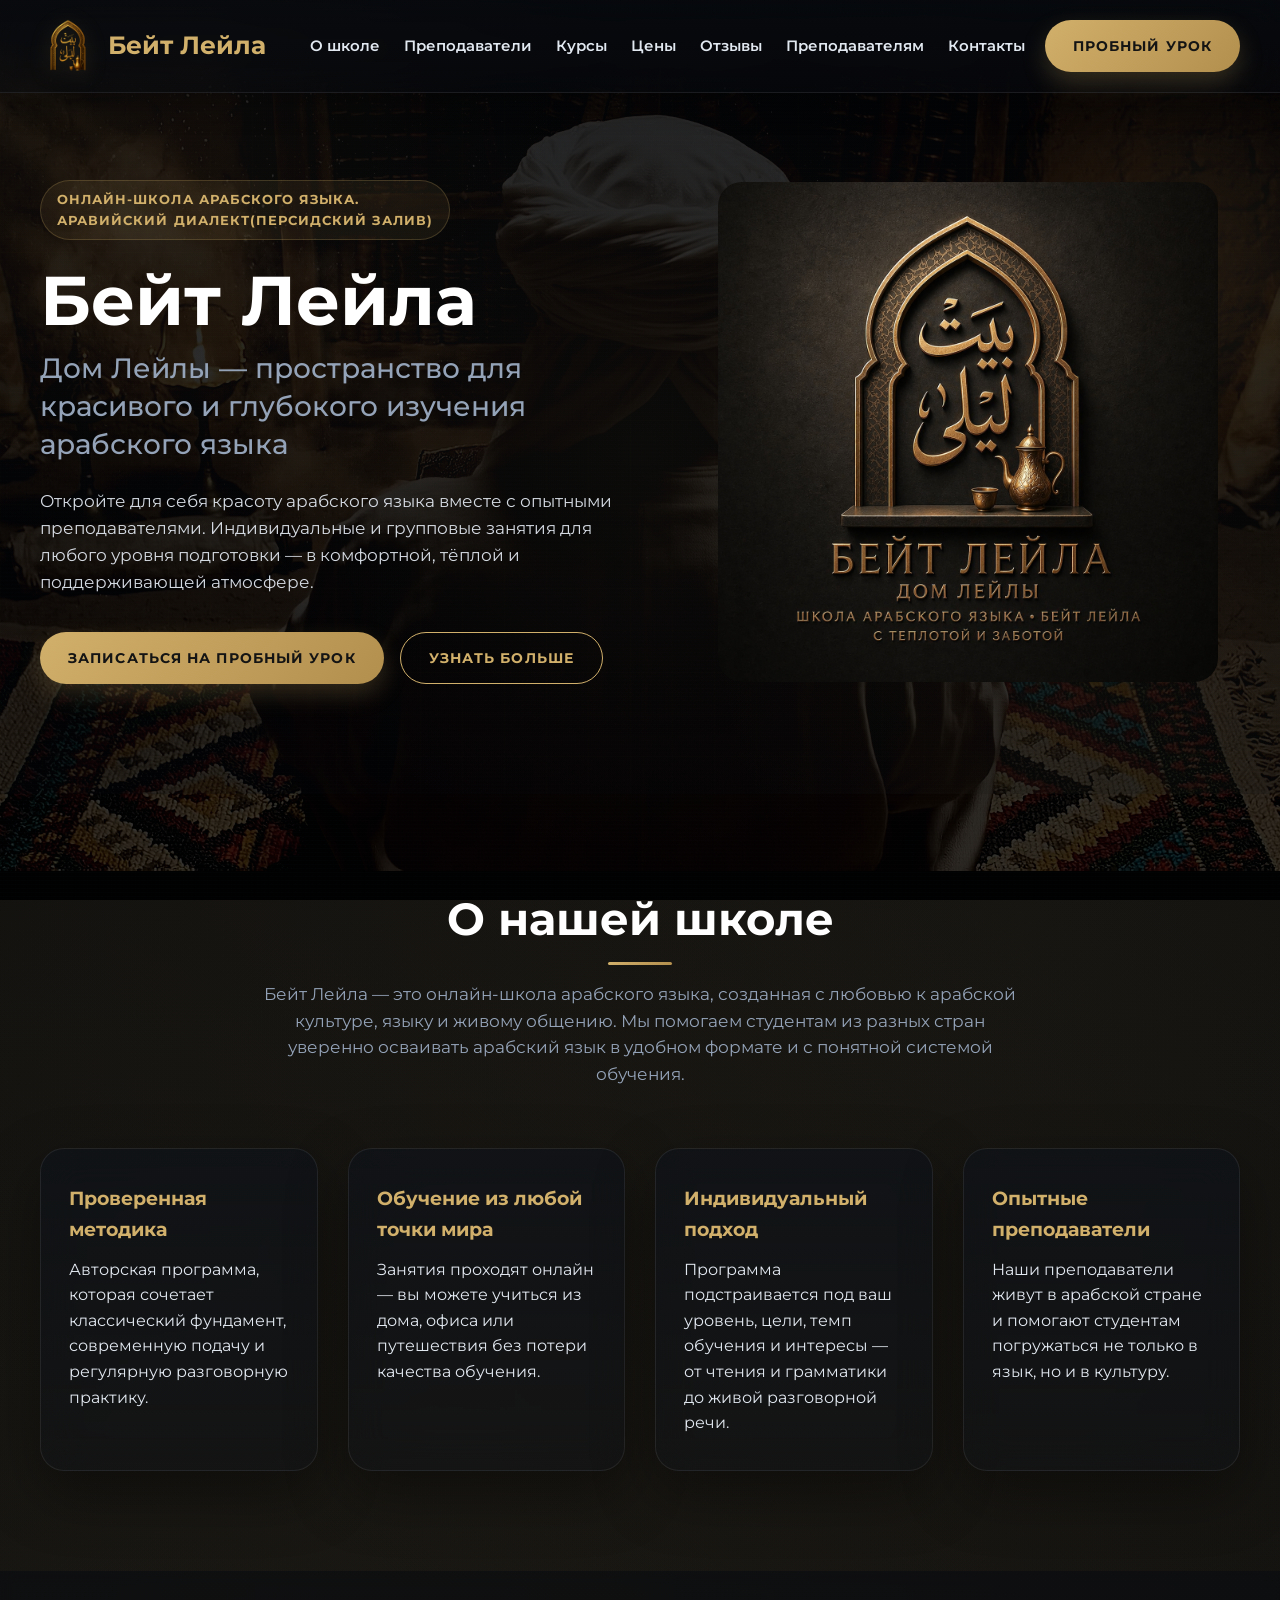
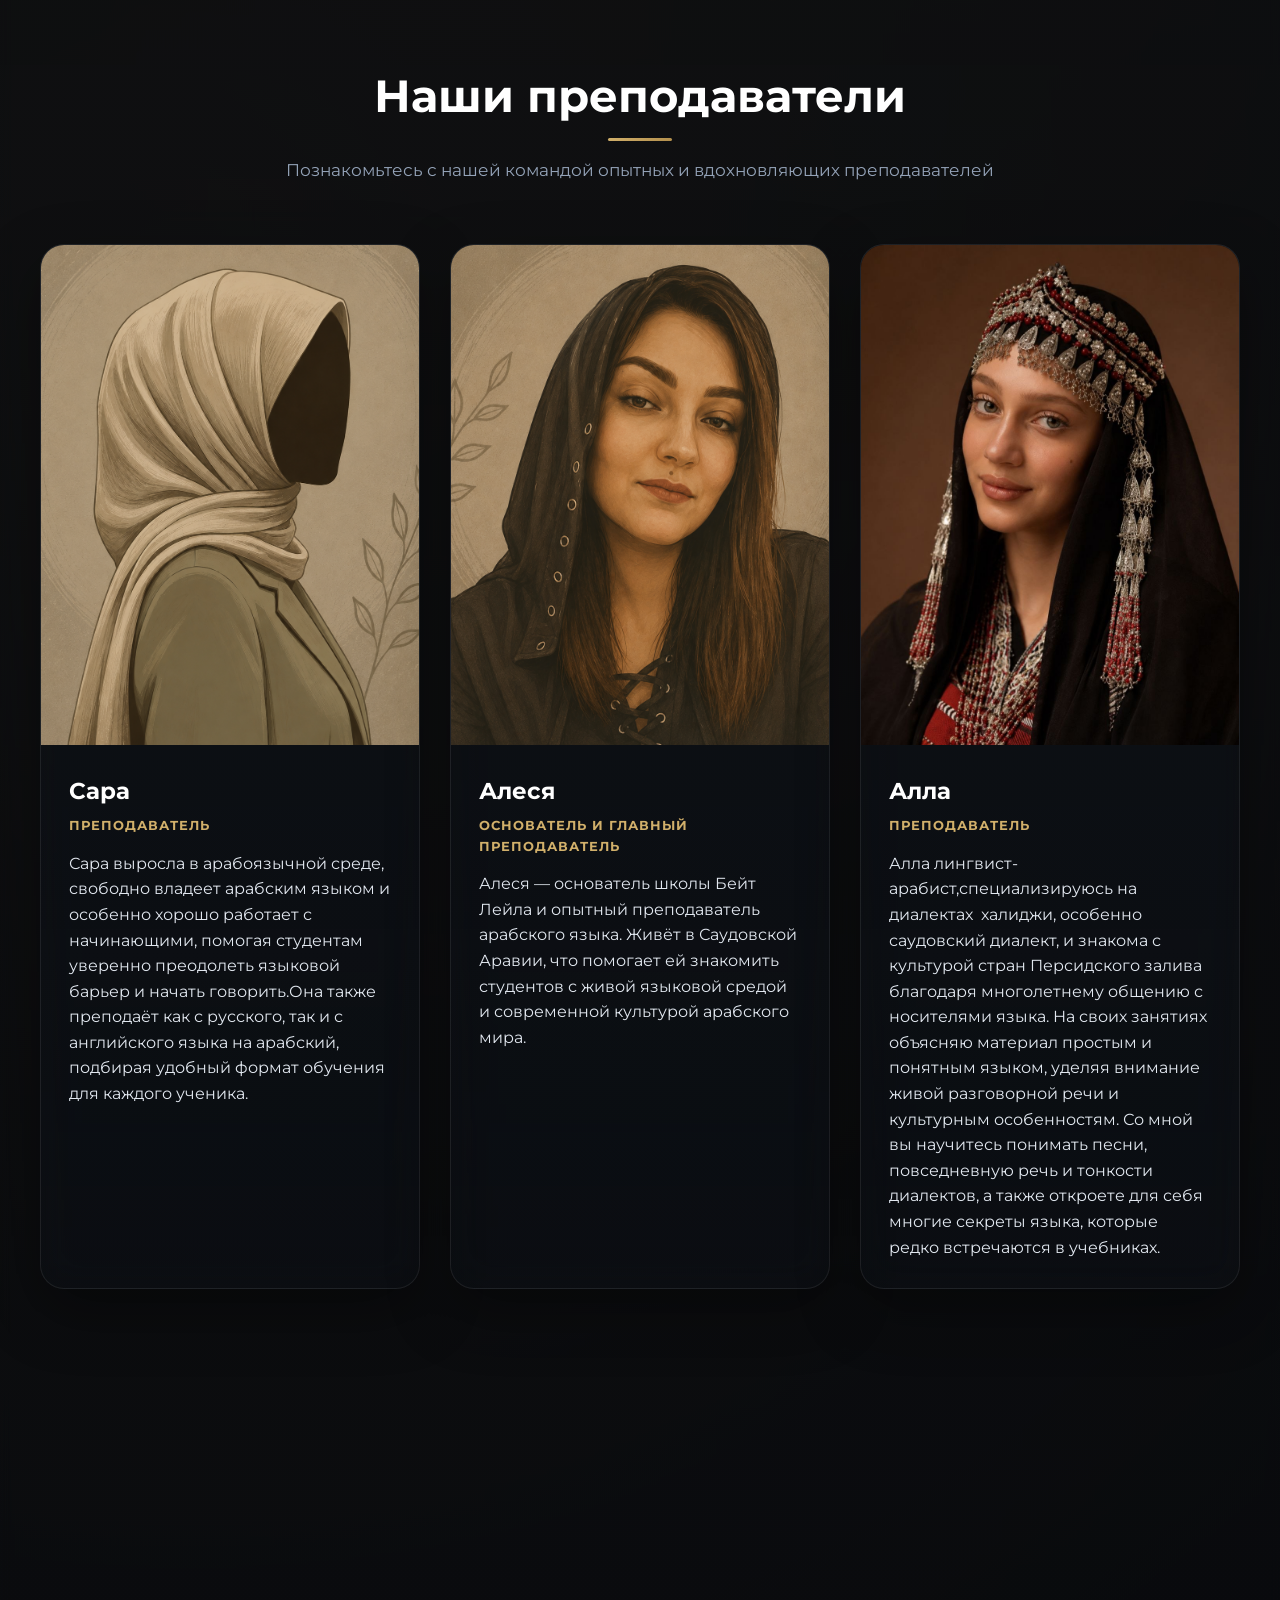
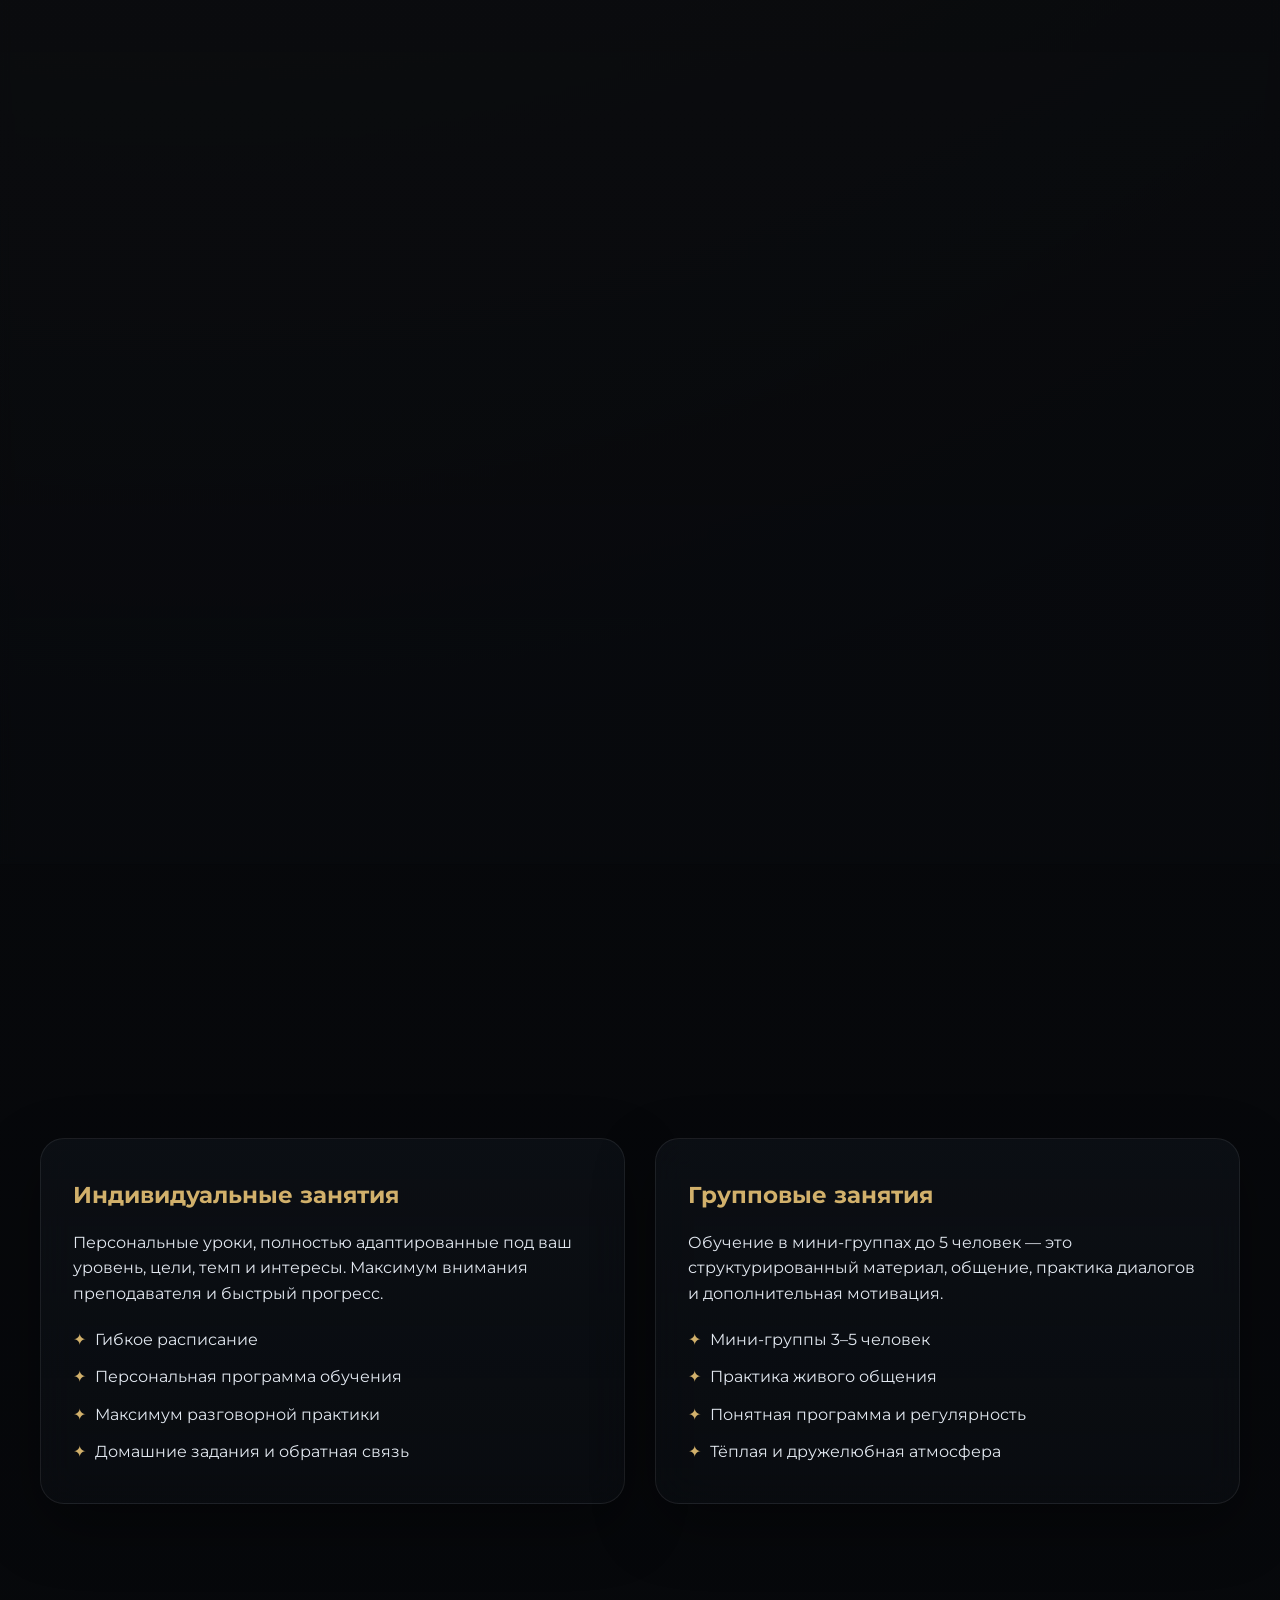
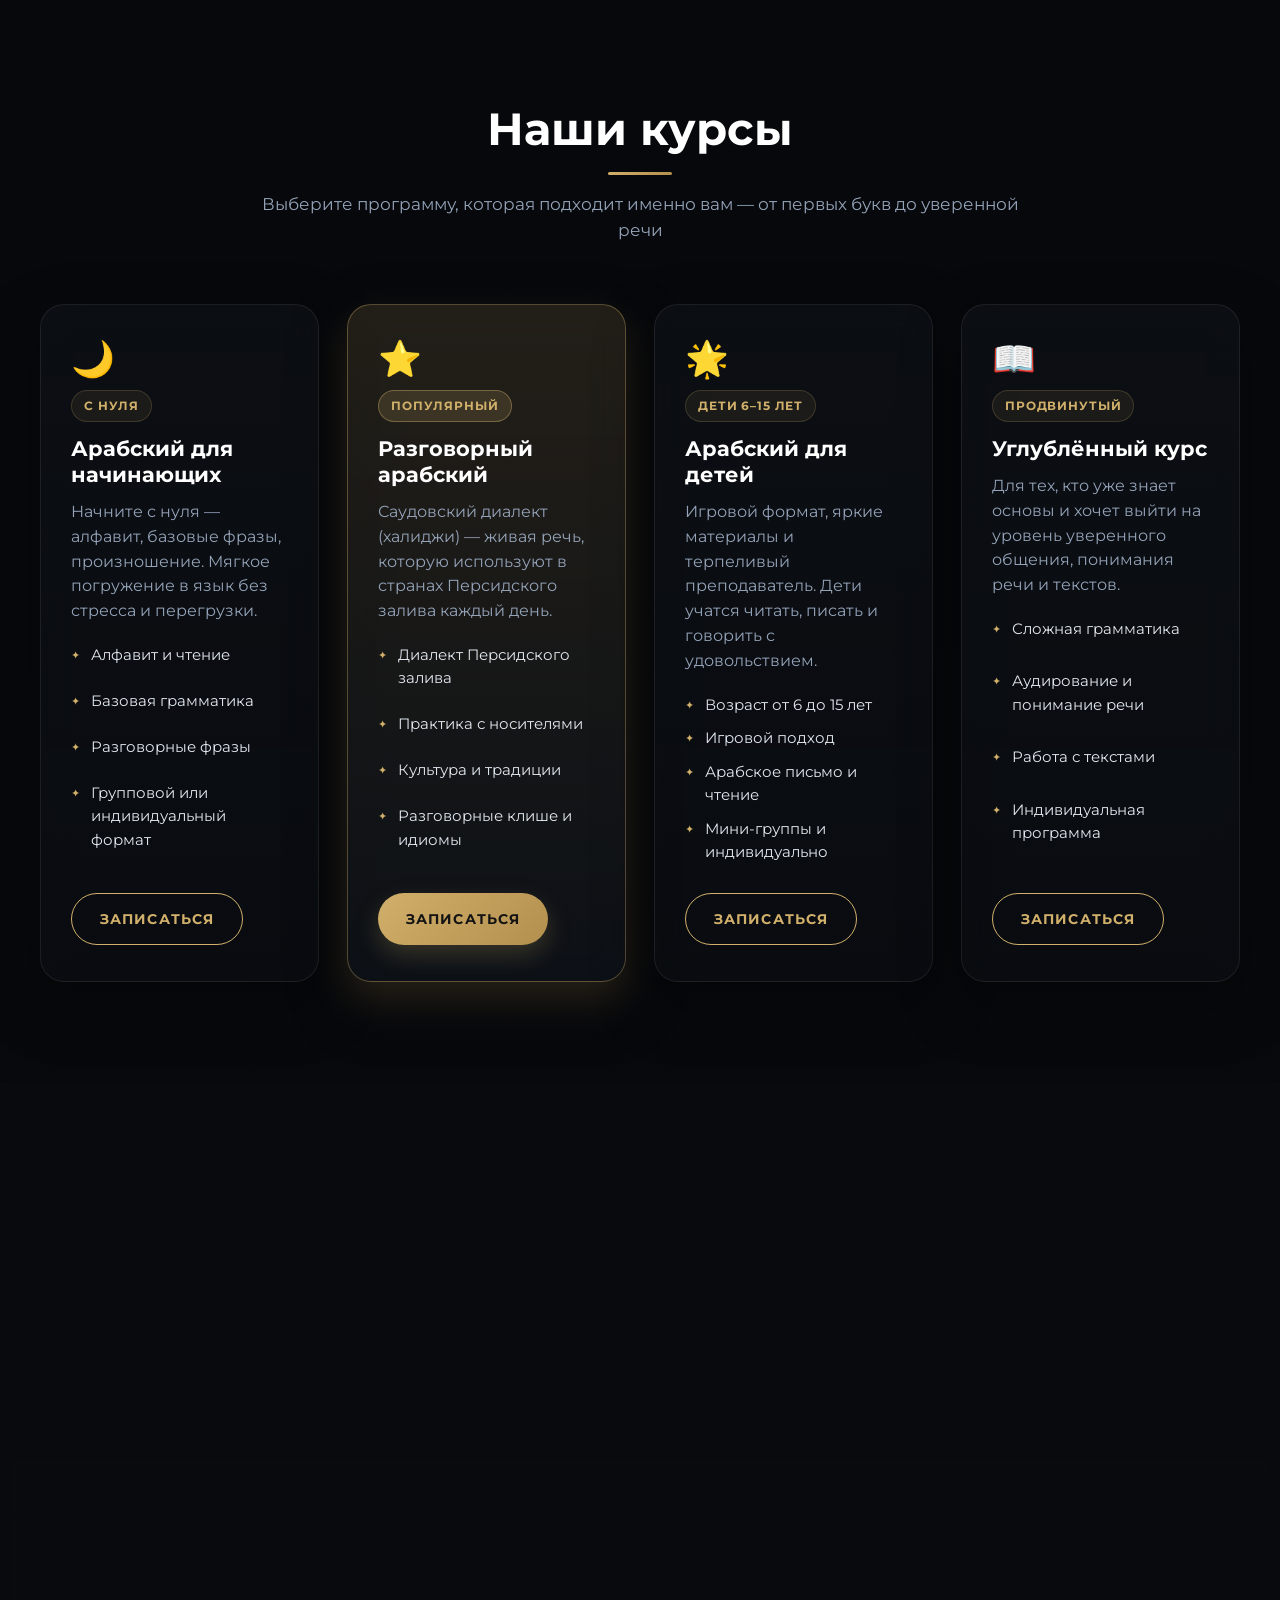
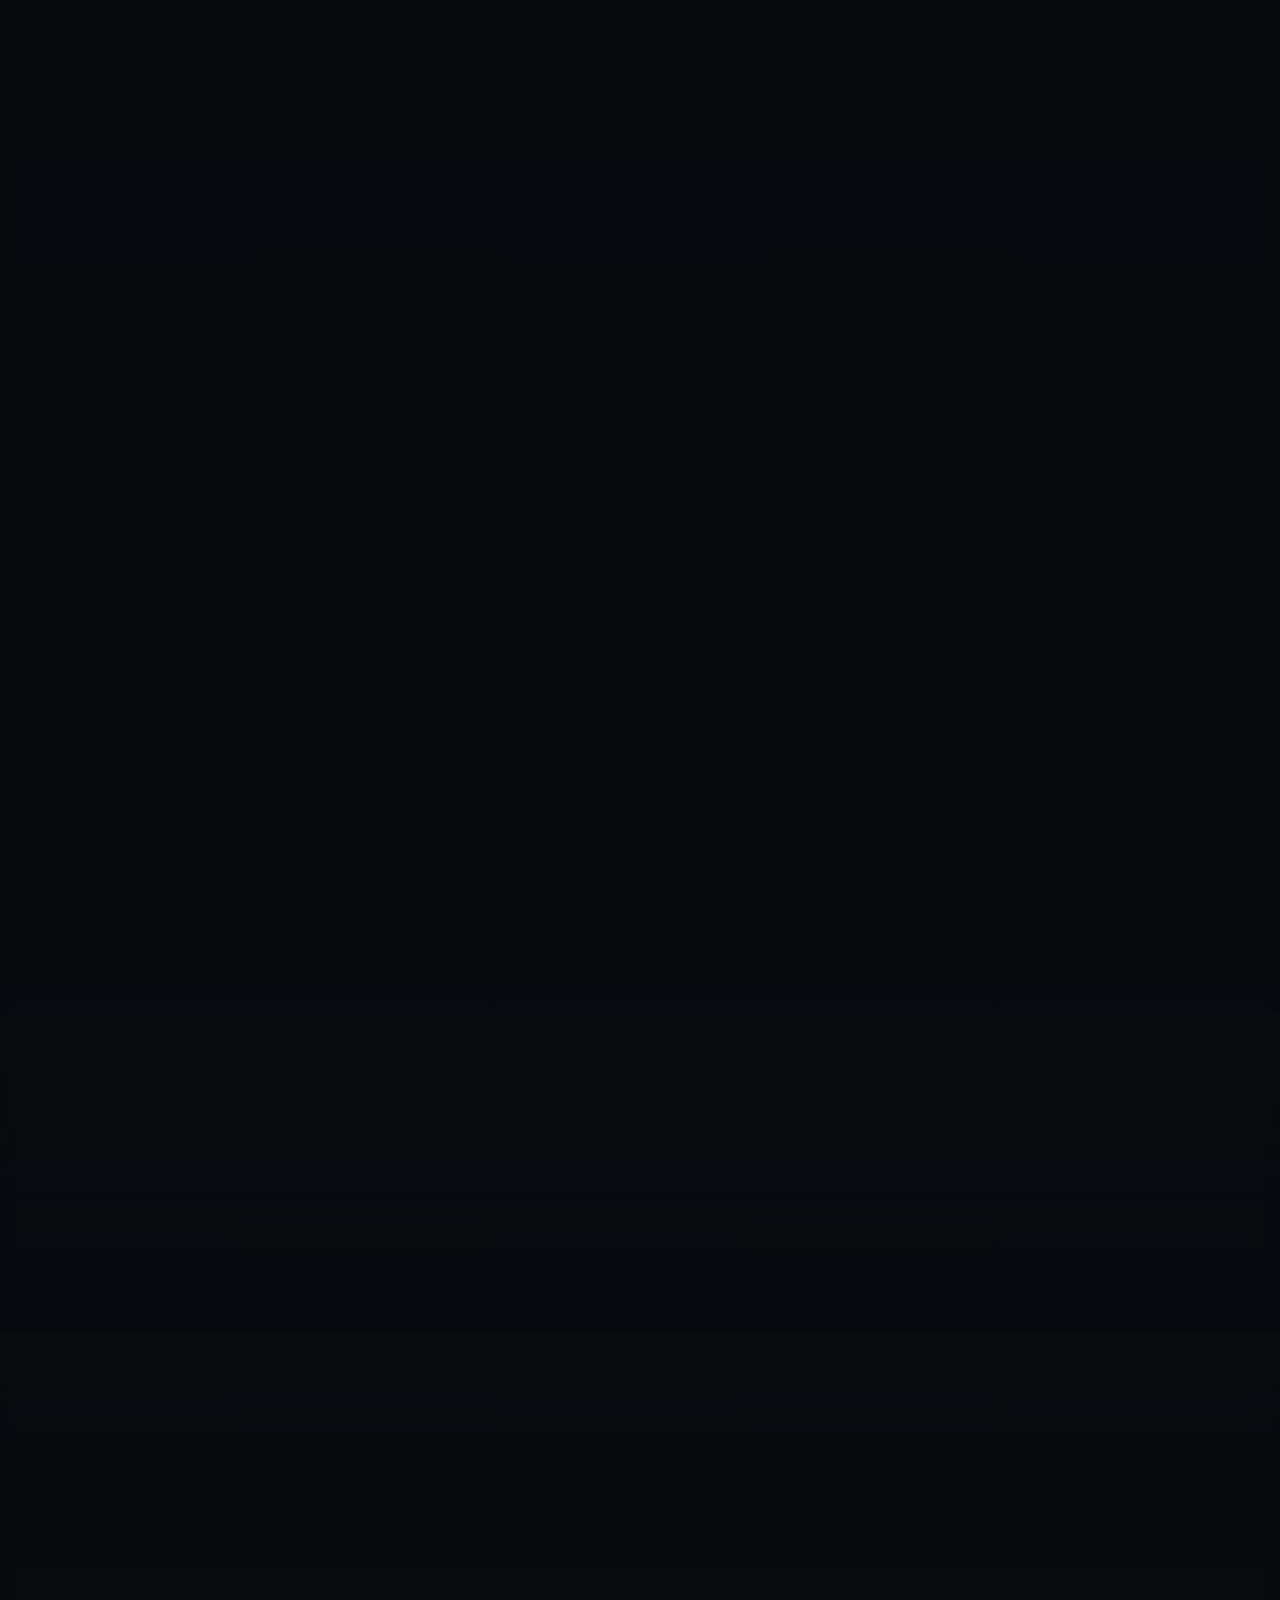
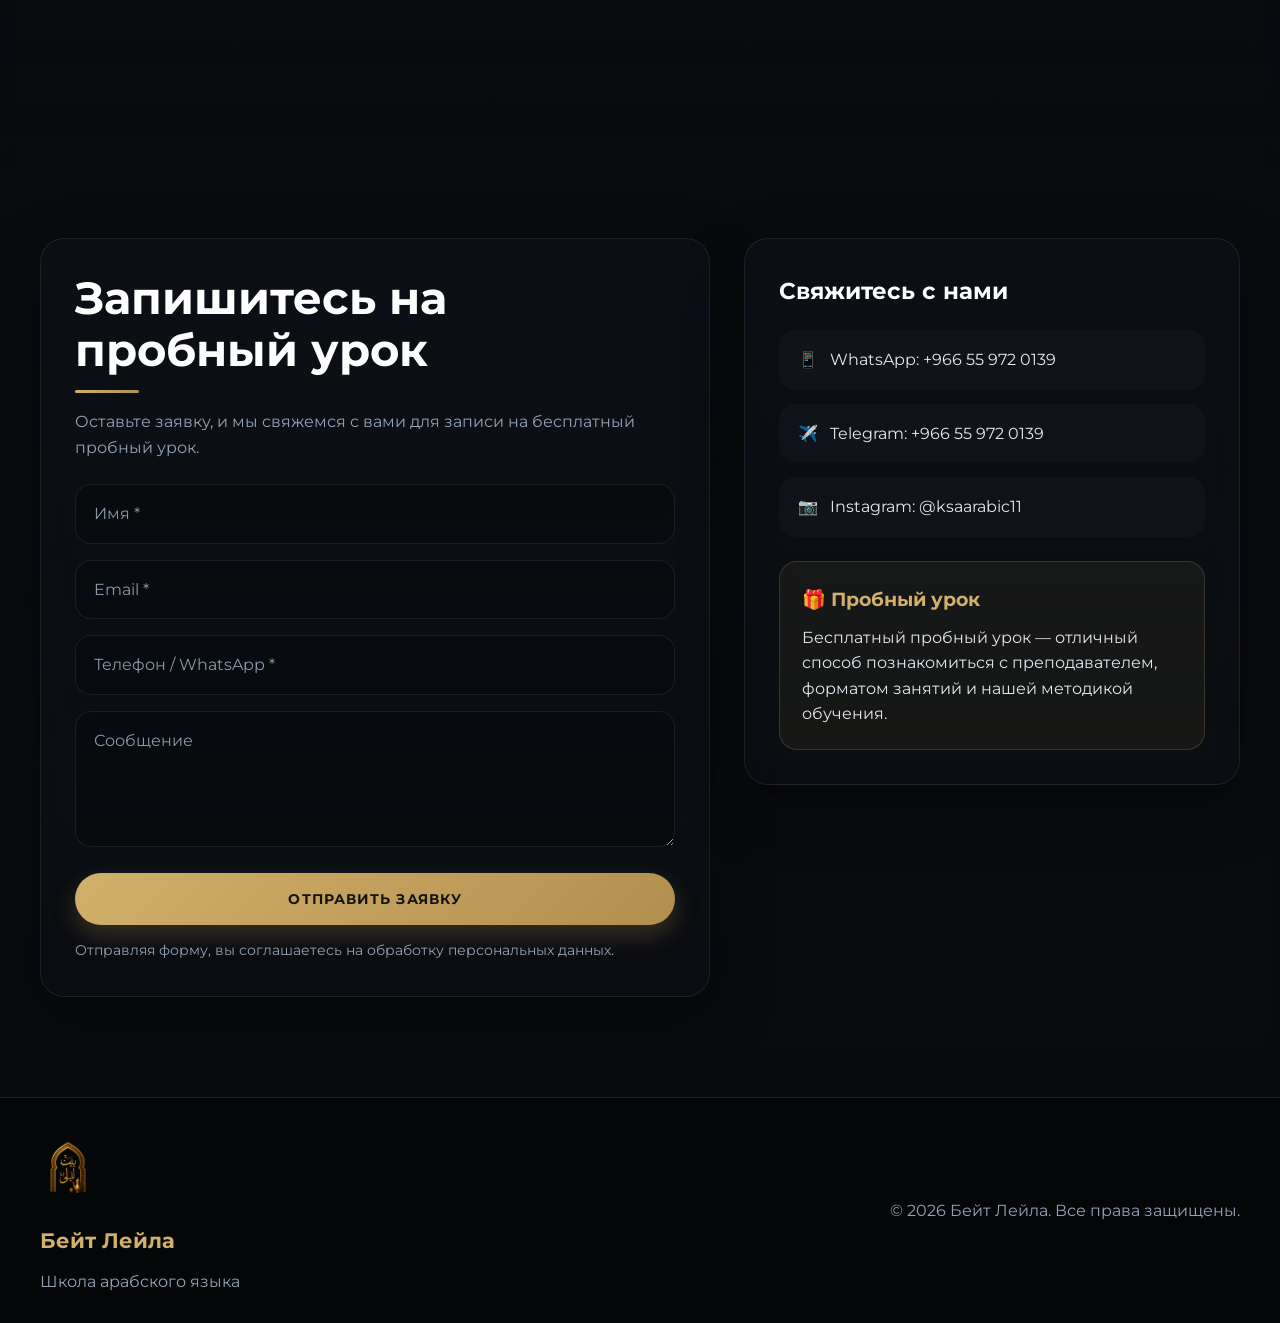
==== commit 80c1ca8c: "Добавил блок с курсами" ====
--- a/index.html
+++ b/index.html
@@ -68,7 +68,8 @@
                 <ul class="nav-links" id="site-nav">
                     <li><a href="#about">О школе</a></li>
                     <li><a href="#teachers">Преподаватели</a></li>
-                    <li><a href="#services">Услуги</a></li>
+                    <!-- <li><a href="#services">Услуги</a></li> -->
+                    <li><a href="#courses">Курсы</a></li>
                     <li><a href="#pricing">Цены</a></li>
                     <li><a href="#reviews">Отзывы</a></li>
                     <li><a href="#careers">Преподавателям</a></li>
@@ -319,6 +320,79 @@
                 </div>
             </div>
         </section>
+
+ 
+        <section class="courses section-padding" id="courses">
+            <div class="container">
+                <div class="section-heading reveal">
+                   <h2 class="section-title">Наши курсы</h2>
+                   <p class="section-subtitle">
+                Выберите программу, которая подходит именно вам — от первых букв до уверенной речи
+                </p>
+                </div>
+
+                <div class="courses-grid">
+
+            <article class="course-card reveal">
+                <div class="course-icon">🌙</div>
+                <div class="course-badge">С нуля</div>
+                <h3>Арабский для начинающих</h3>
+                <p>Начните с нуля — алфавит, базовые фразы, произношение. Мягкое погружение в язык без стресса и перегрузки.</p>
+                <ul class="course-features">
+                    <li>Алфавит и чтение</li>
+                    <li>Базовая грамматика</li>
+                    <li>Разговорные фразы</li>
+                    <li>Групповой или индивидуальный формат</li>
+                </ul>
+                <a href="#contact" class="btn btn-outline">Записаться</a>
+            </article>
+
+            <article class="course-card course-card--featured reveal">
+                <div class="course-icon">⭐</div>
+                <div class="course-badge course-badge--gold">Популярный</div>
+                <h3>Разговорный арабский</h3>
+                <p>Саудовский диалект (халиджи) — живая речь, которую используют в странах Персидского залива каждый день.</p>
+                <ul class="course-features">
+                    <li>Диалект Персидского залива</li>
+                    <li>Практика с носителями</li>
+                    <li>Культура и традиции</li>
+                    <li>Разговорные клише и идиомы</li>
+                </ul>
+                <a href="#contact" class="btn btn-primary">Записаться</a>
+            </article>
+
+            <article class="course-card reveal">
+                <div class="course-icon">🌟</div>
+                <div class="course-badge">Дети 6–15 лет</div>
+                <h3>Арабский для детей</h3>
+                <p>Игровой формат, яркие материалы и терпеливый преподаватель. Дети учатся читать, писать и говорить с удовольствием.</p>
+                <ul class="course-features">
+                    <li>Возраст от 6 до 15 лет</li>
+                    <li>Игровой подход</li>
+                    <li>Арабское письмо и чтение</li>
+                    <li>Мини-группы и индивидуально</li>
+                </ul>
+                <a href="#contact" class="btn btn-outline">Записаться</a>
+            </article>
+
+            <article class="course-card reveal">
+                <div class="course-icon">📖</div>
+                <div class="course-badge">Продвинутый</div>
+                <h3>Углублённый курс</h3>
+                <p>Для тех, кто уже знает основы и хочет выйти на уровень уверенного общения, понимания речи и текстов.</p>
+                <ul class="course-features">
+                    <li>Сложная грамматика</li>
+                    <li>Аудирование и понимание речи</li>
+                    <li>Работа с текстами</li>
+                    <li>Индивидуальная программа</li>
+                </ul>
+                <a href="#contact" class="btn btn-outline">Записаться</a>
+               </article>
+
+                </div>
+            </div>
+        </section>
+
 
         <section class="pricing section-padding bg-light" id="pricing">
             <div class="container">
--- a/style.css
+++ b/style.css
@@ -1473,4 +1473,141 @@
         transform: translateY(0);
         opacity: 1;
     }
+}
+
+
+
+
+
+
+
+
+
+
+
+
+
+/* ===== Блок Курсы ===== */
+.courses-grid {
+    display: grid;
+    grid-template-columns: repeat(auto-fit, minmax(270px, 1fr));
+    gap: 28px;
+}
+
+.course-card {
+    position: relative;
+    display: flex;
+    flex-direction: column;
+    padding: 36px 30px;
+    background: linear-gradient(180deg, rgba(14, 18, 24, 0.7), rgba(14, 18, 24, 0.4));
+    border: 1px solid rgba(255, 255, 255, 0.08);
+    border-radius: var(--radius-lg);
+    backdrop-filter: blur(var(--glass-blur));
+    -webkit-backdrop-filter: blur(var(--glass-blur));
+    box-shadow: var(--shadow-glass);
+    transition: var(--transition);
+    overflow: hidden;
+}
+
+.course-card::before {
+    content: "";
+    position: absolute;
+    top: 0;
+    left: 24px;
+    right: 24px;
+    height: 1px;
+    background: linear-gradient(90deg, transparent, rgba(209, 176, 107, 0.7), transparent);
+    opacity: 0;
+    transition: opacity 0.3s ease;
+}
+
+.course-card:hover {
+    transform: translateY(-6px);
+    border-color: var(--border-strong);
+    box-shadow: 0 28px 64px rgba(0, 0, 0, 0.45);
+}
+
+.course-card:hover::before {
+    opacity: 1;
+}
+
+.course-card--featured {
+    background: linear-gradient(180deg, rgba(209, 176, 107, 0.14), rgba(15, 20, 27, 0.72));
+    border: 1px solid rgba(209, 176, 107, 0.36);
+    box-shadow: 0 18px 38px rgba(209, 176, 107, 0.16), var(--shadow-glass);
+}
+
+.course-icon {
+    font-size: 2.2rem;
+    margin-bottom: 14px;
+    line-height: 1;
+}
+
+.course-badge {
+    display: inline-flex;
+    align-items: center;
+    padding: 5px 12px;
+    margin-bottom: 14px;
+    border-radius: 999px;
+    background: rgba(209, 176, 107, 0.08);
+    border: 1px solid rgba(209, 176, 107, 0.2);
+    color: var(--primary-color);
+    font-size: 0.76rem;
+    font-weight: 700;
+    letter-spacing: 0.07em;
+    text-transform: uppercase;
+    width: fit-content;
+}
+
+.course-badge--gold {
+    background: rgba(209, 176, 107, 0.16);
+    border-color: rgba(209, 176, 107, 0.4);
+}
+
+.course-card h3 {
+    margin: 0 0 12px;
+    color: var(--white);
+    font-size: 1.3rem;
+    line-height: 1.25;
+}
+
+.course-card p {
+    margin: 0 0 20px;
+    color: var(--text-muted);
+    font-size: 0.97rem;
+    line-height: 1.6;
+}
+
+.course-features {
+    display: grid;
+    gap: 10px;
+    margin-bottom: 28px;
+    flex: 1;
+}
+
+.course-features li {
+    position: relative;
+    padding-left: 20px;
+    color: var(--text-main);
+    font-size: 0.92rem;
+}
+
+.course-features li::before {
+    content: "✦";
+    position: absolute;
+    left: 0;
+    color: var(--primary-color);
+    font-size: 0.7rem;
+    top: 3px;
+}
+
+.course-card .btn {
+    margin-top: auto;
+    align-self: flex-start;
+}
+
+@media (max-width: 560px) {
+    .course-card {
+        padding: 26px 22px;
+    }
 }
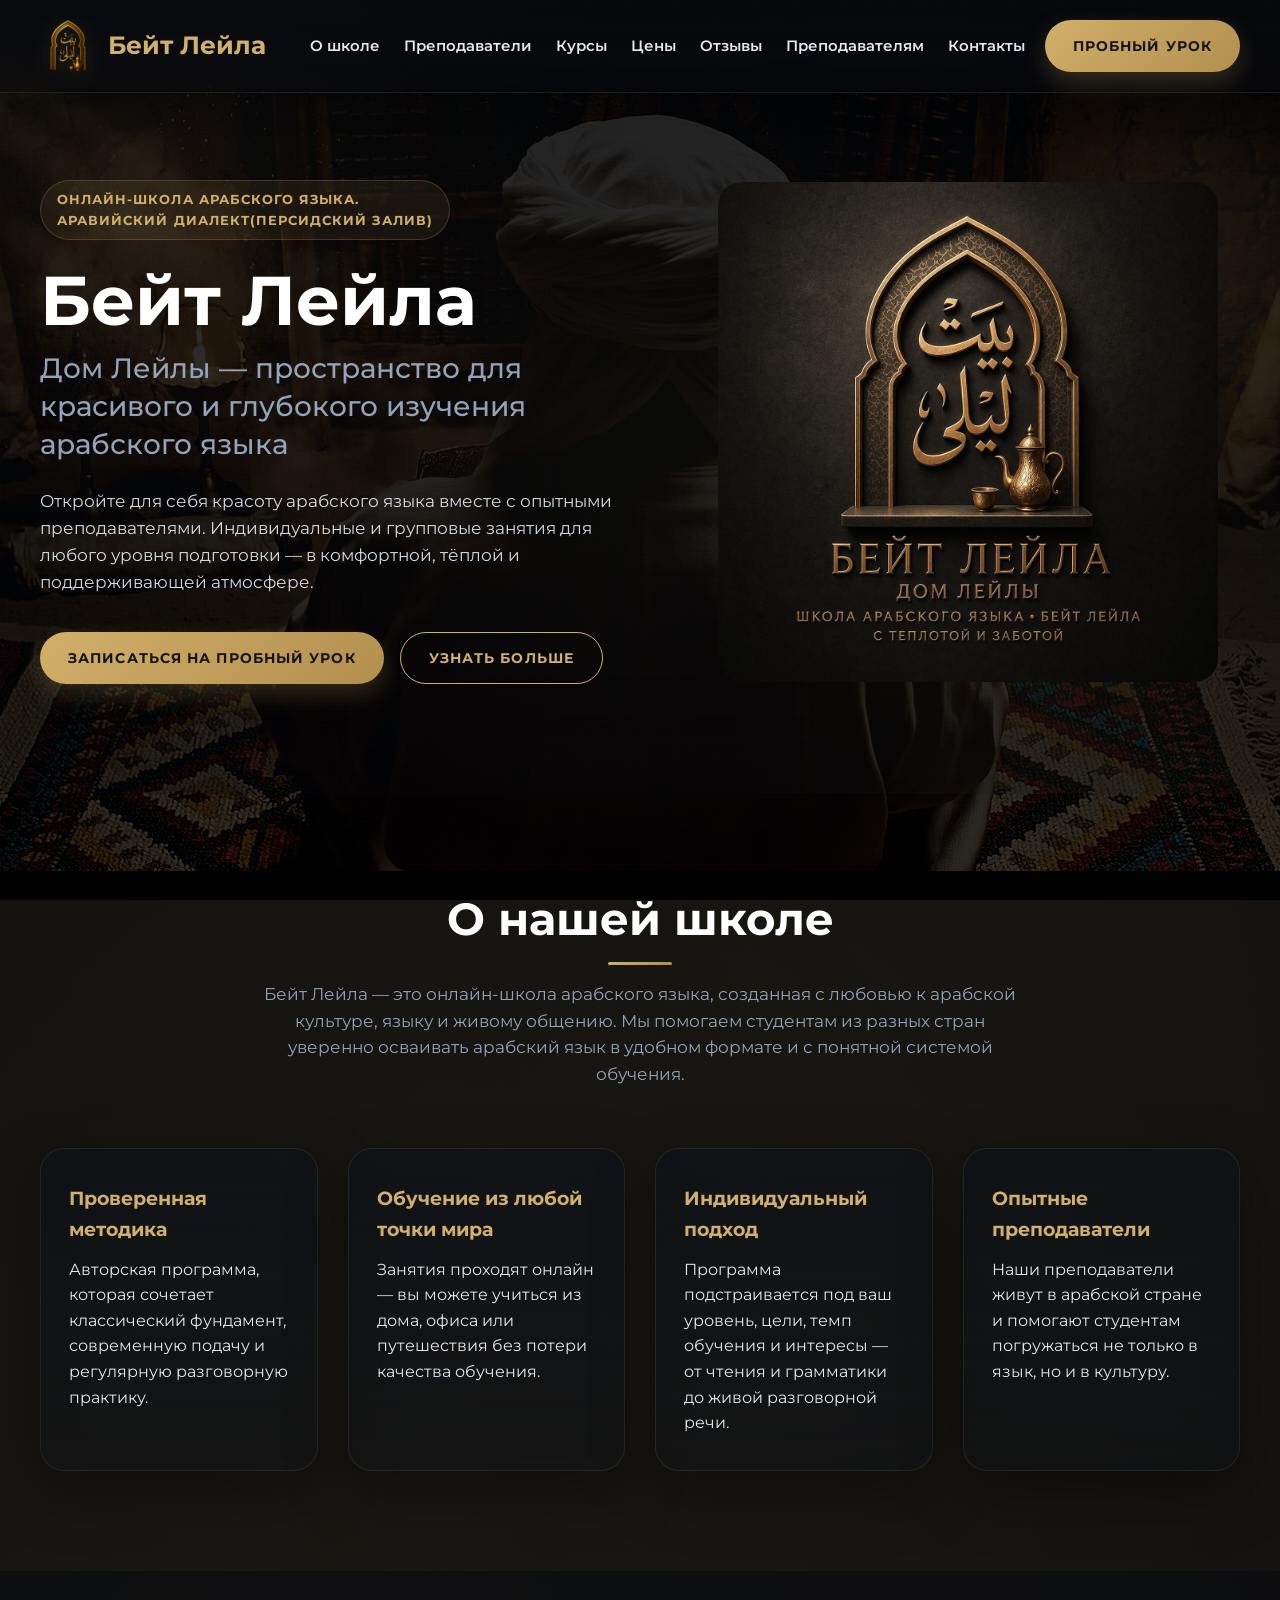
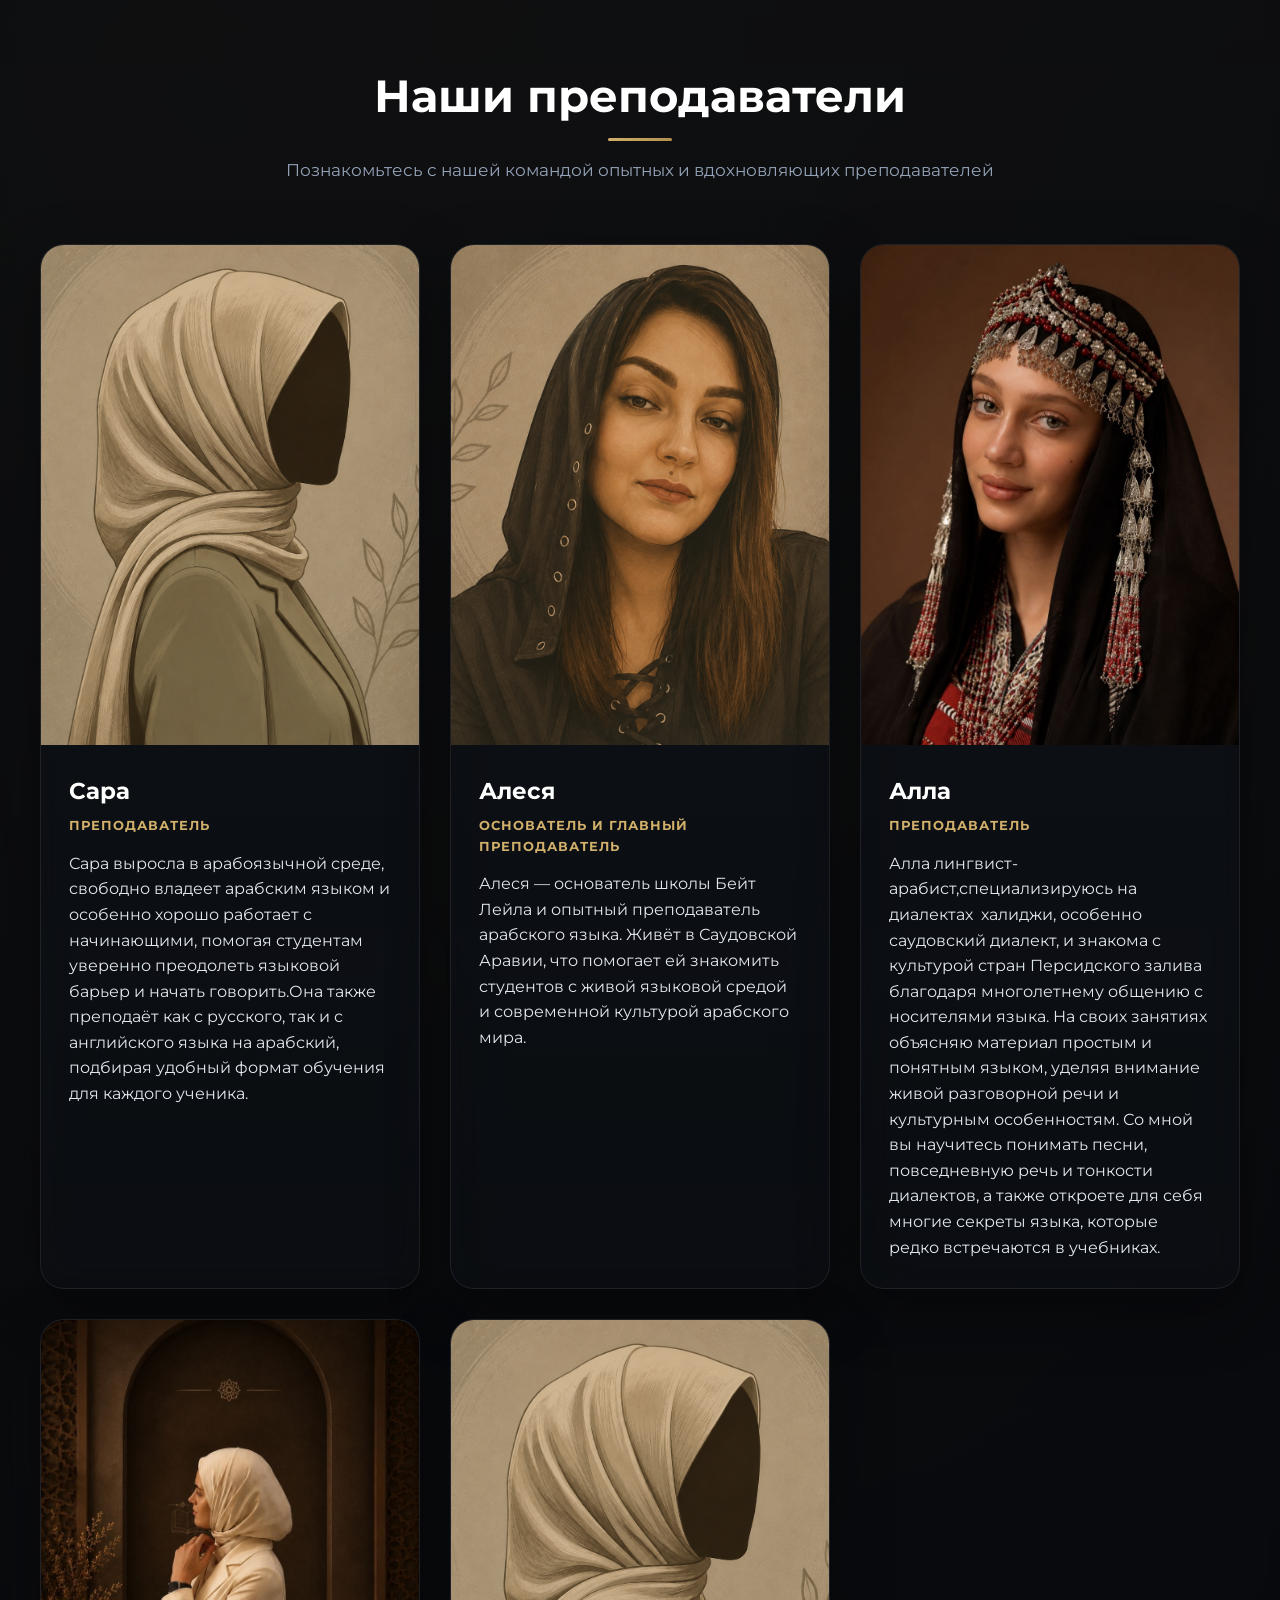
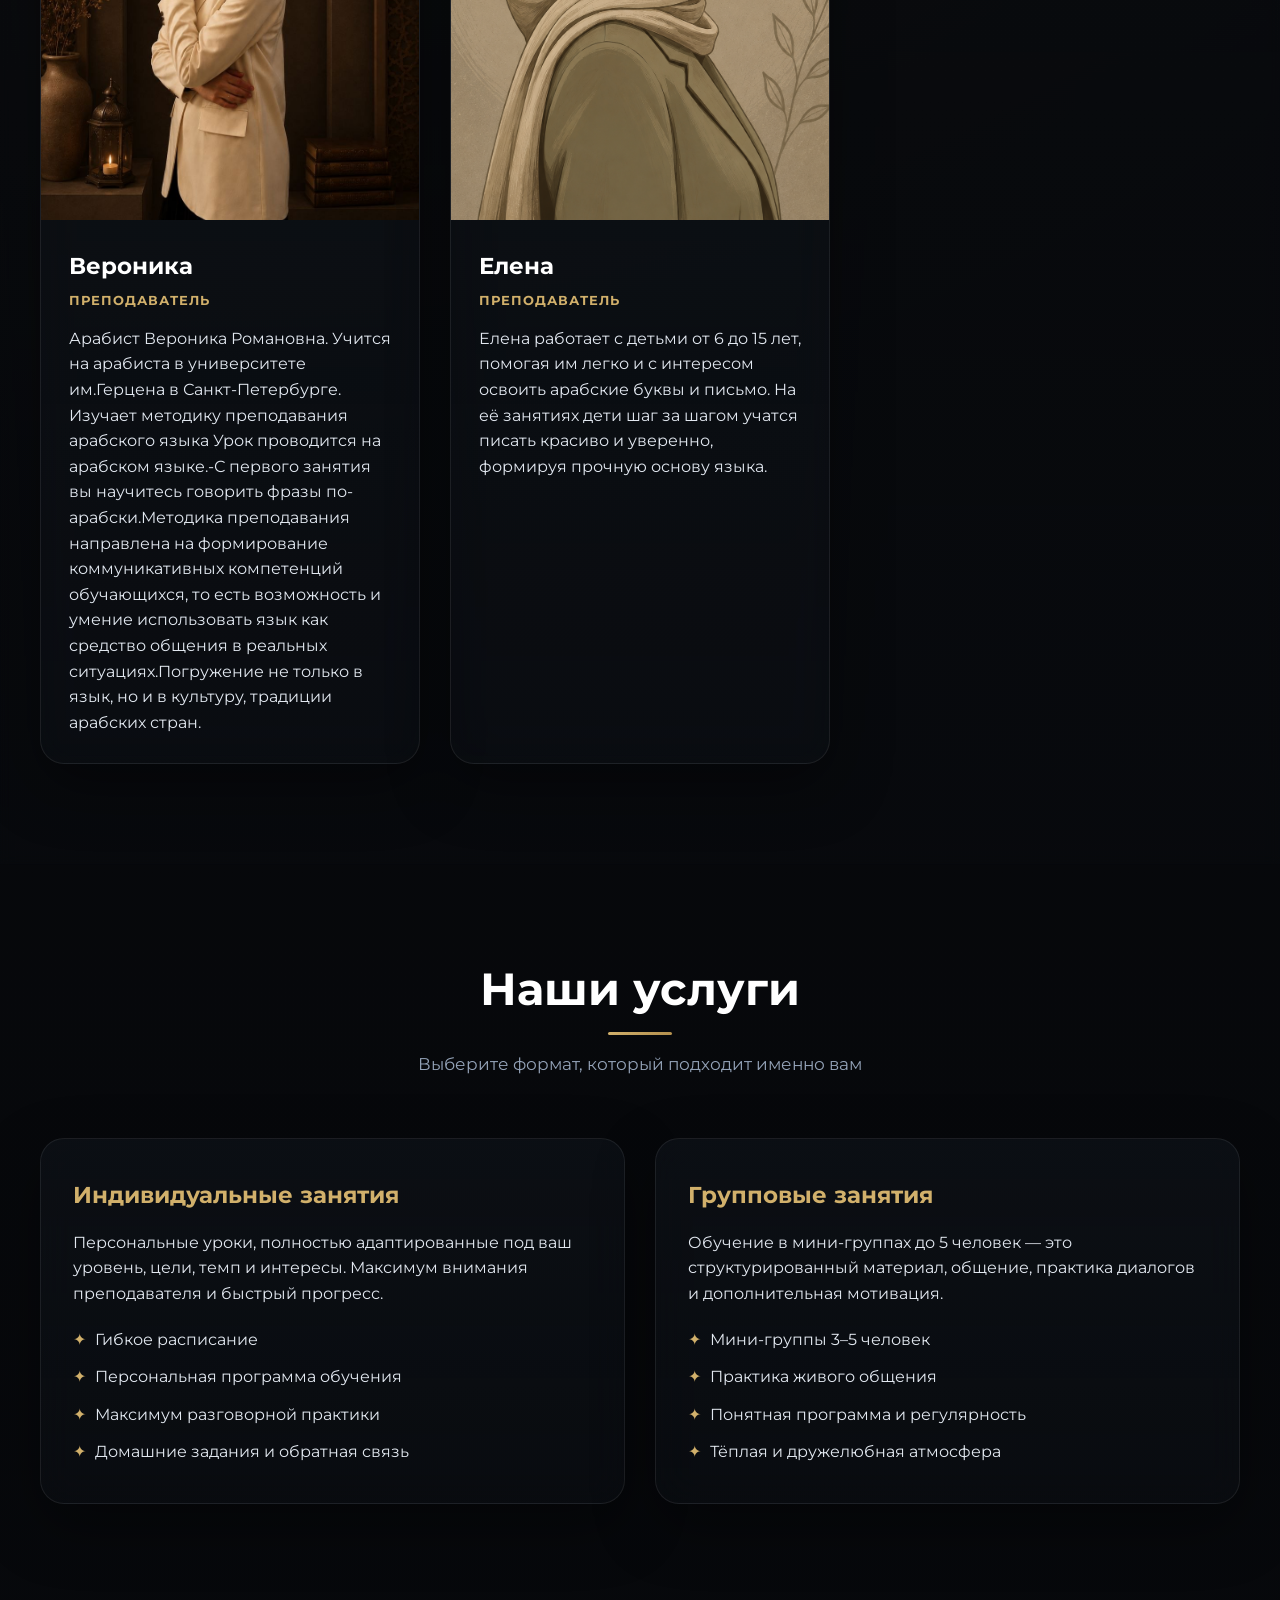
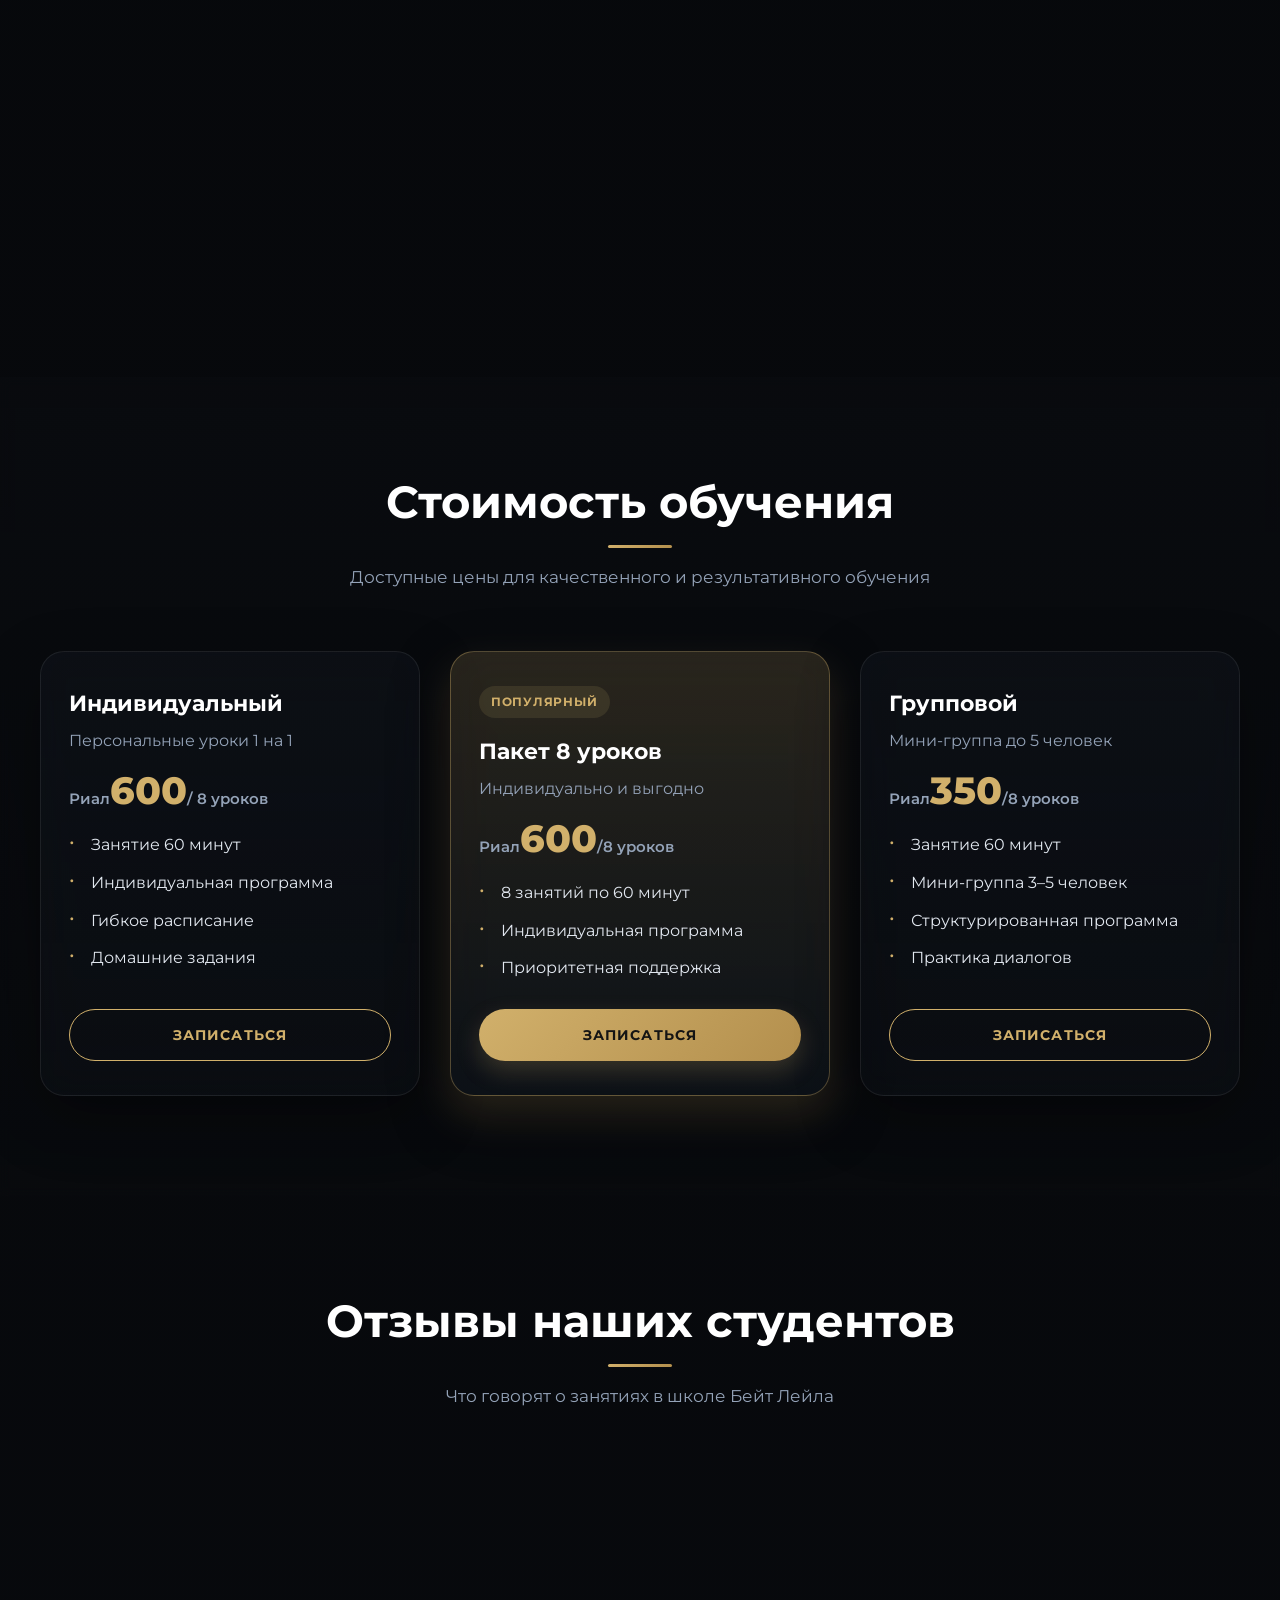
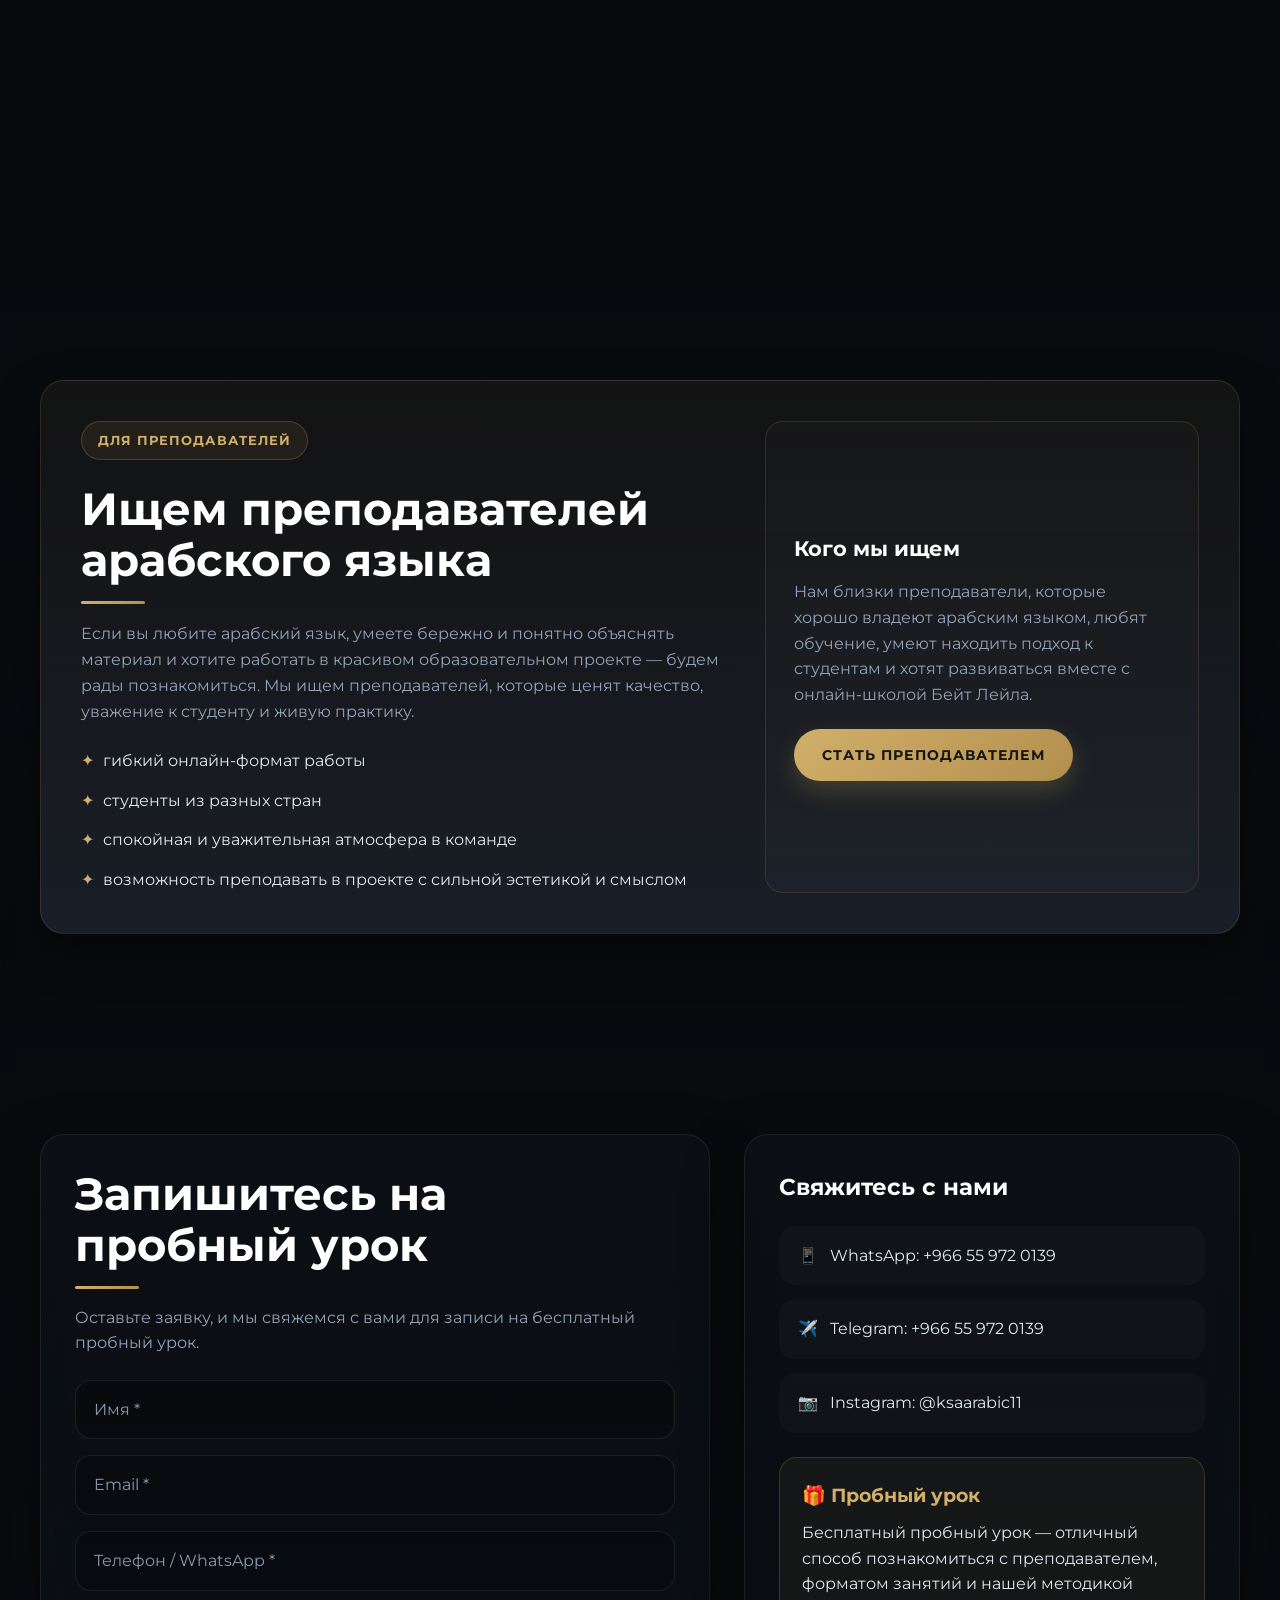
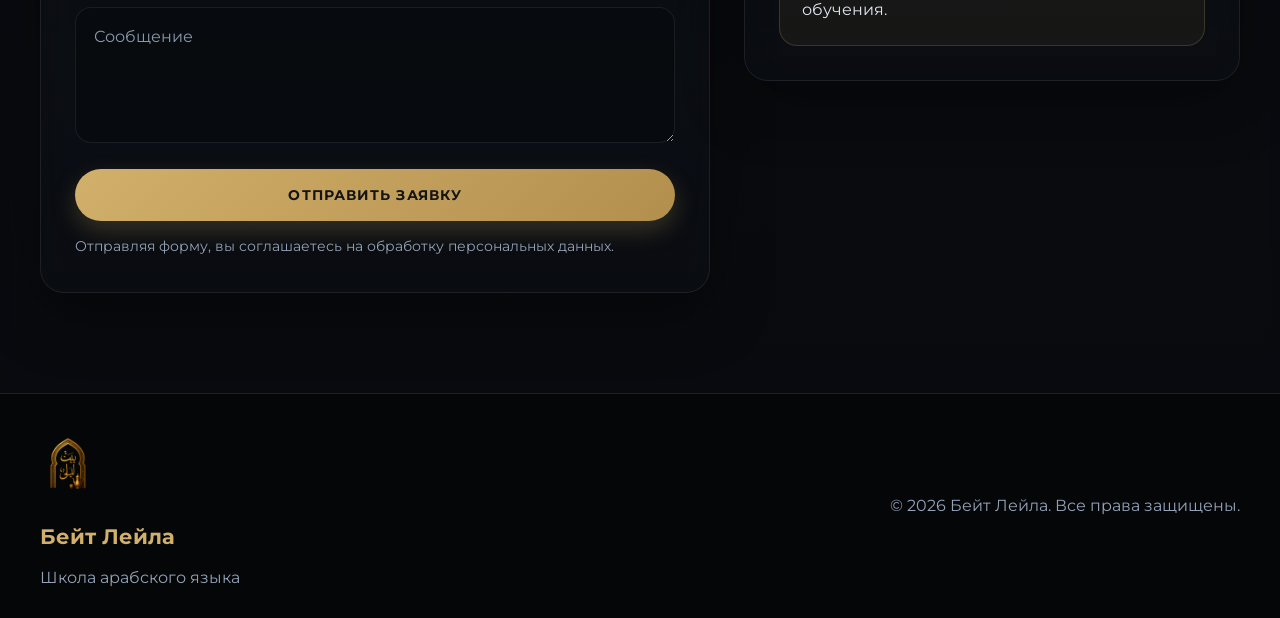
==== commit 6809abe5: "изменение блоков с курсами через гугл таблицы" ====
--- a/index.html
+++ b/index.html
@@ -321,8 +321,27 @@
             </div>
         </section>
 
+
+
+        <section class="courses section-padding" id="courses">
+                 <div class="container">
+
+        <div class="section-heading reveal">
+            <h2 class="section-title">Наши курсы</h2>
+            <p class="section-subtitle">
+                Выберите программу, которая подходит именно вам
+            </p>
+        </div>
+
+        <div class="courses-grid" id="courses-grid">
+            <!-- Карточки курсов загружаются из Google Таблицы -->
+        </div>
+
+            </div>
+        </section>
+
  
-        <section class="courses section-padding" id="courses">
+        <!-- <section class="courses section-padding" id="courses">
             <div class="container">
                 <div class="section-heading reveal">
                    <h2 class="section-title">Наши курсы</h2>
@@ -391,7 +410,7 @@
 
                 </div>
             </div>
-        </section>
+        </section> -->
 
 
         <section class="pricing section-padding bg-light" id="pricing">
